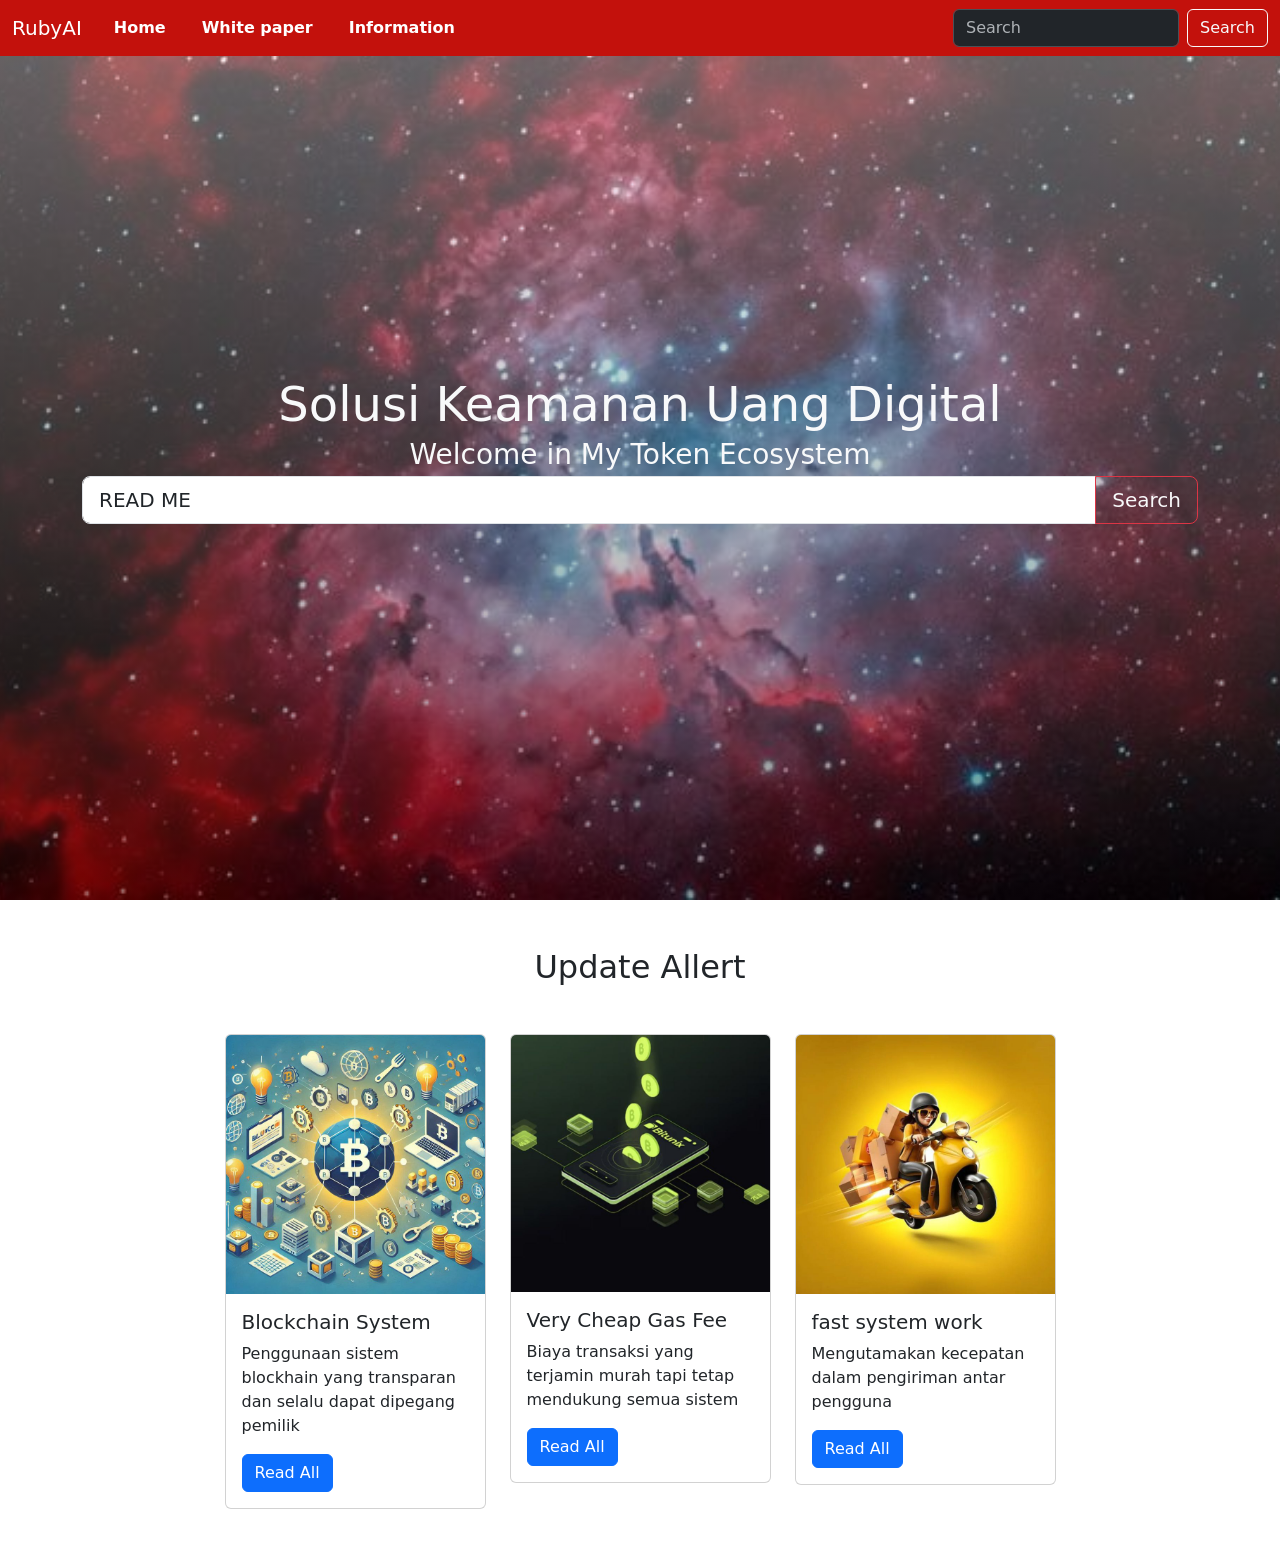
==== index.html @ 120f8512 "Add files via upload" ====
<!DOCTYPE html>
<html lang="id">
<head>
    <meta charset="UTF-8">
    <meta name="viewport" content="width=device-width, initial-scale=1.0">
    <title>Tugas Praktikum By Sayedarian</title>
    <link rel="stylesheet" href="style.css">
    <link href="https://cdn.jsdelivr.net/npm/bootstrap@5.3.8/dist/css/bootstrap.min.css" rel="stylesheet" integrity="sha384-sRIl4kxILFvY47J16cr9ZwB07vP4J8+LH7qKQnuqkuIAvNWLzeN8tE5YBujZqJLB" crossorigin="anonymous">
    <script src="https://cdn.jsdelivr.net/npm/bootstrap@5.3.8/dist/js/bootstrap.bundle.min.js" integrity="sha384-FKyoEForCGlyvwx9Hj09JcYn3nv7wiPVlz7YYwJrWVcXK/BmnVDxM+D2scQbITxI" crossorigin="anonymous"></script>
</head>
<body>

    <nav class="navbar navbar-expand-lg" style="background-color: #C3110C; position:fixed; width:100vw; z-index:100;" data-bs-theme="dark">
      <div class="container-fluid">
        <a class="navbar-brand" href="#">RubyAI</a>
        <button class="navbar-toggler" type="button" data-bs-toggle="collapse" data-bs-target="#navbarSupportedContent" aria-controls="navbarSupportedContent" aria-expanded="false" aria-label="Toggle navigation">
          <span class="navbar-toggler-icon"></span>
        </button>
        <div class="collapse navbar-collapse" id="navbarSupportedContent">
          <ul class="navbar-nav me-auto mb-2 mb-lg-0 ms-2 mx-2">
            <li class="nav-item">
              <a class="nav-link active" aria-current="page" href="#">Home</a>
            </li>
            <li class="nav-item">
              <a class="nav-link" href="#">White paper</a>
            </li>
            <li class="nav-item">
              <a class="nav-link" href="#">Information</a>
            </li>
          </ul>
          <form class="d-flex" role="search">
            <input class="form-control me-2" type="search" placeholder="Search" aria-label="Search"/>
            <button class="btn btn-outline-light" type="submit">Search</button>
          </form>
        </div>
      </div>
    </nav>

    <!--banner buka-->

    <div class="container-fluid banner d-flex align-items-center">
      <div class="container">                                          
        <h2 class="text-light text-center display-5 mb-1">Solusi Keamanan Uang Digital</h2>
        <h3 class="text-light text-center display-7 mb-1">Welcome in My Token Ecosystem</h3>

    <div class="input-group input-group-lg">
      <select class="form-control" id="inpuGroupSelect04">
        <option selected>READ ME</option>
        <option value="1">White Paper</option>
        <option value="2">Keunggulan</option>
        <option value="3">Gas Fee</option>
        <option value="4">Fleksibilitas</option>
      </select>
      <button class="btn btn-lg btn-outline-danger text-light" type="button">Search</button>
    </div>
    </div>
    </div>
    <!--banner tutup-->

    <!--section promo-->

    <div class="container-fluid py-5">
      <div class="container">
        <h2 class="text-center ">Update Allert</h2>
        <div class="row mt-5 justify-content-center">
          <div class="col-md-3 hovered-card">
            <div class="card">
              <img src="block.jpeg" class="card-img-top" alt="blockchain">
              <div class="card-body">
                <h5 class="card-title">Blockchain System</h5>
                <p class="card-text">Penggunaan sistem blockhain yang transparan dan selalu dapat dipegang pemilik</p>
                <a href="#" class="btn btn-primary">Read All</a>
              </div>
            </div>
          </div>

          <div class="col-md-3 hovered-card">
            <div class="card">
              <img src="fee.jpeg" class="card-img-top" alt="blockchain">
              <div class="card-body">
                <h5 class="card-title">Very Cheap Gas Fee</h5>
                <p class="card-text">Biaya transaksi yang terjamin murah tapi tetap mendukung semua sistem</p>
                <a href="#" class="btn btn-primary">Read All</a>
              </div>
            </div>
          </div>

          <div class="col-md-3 hovered-card">
            <div class="card">
              <img src="fast.jpeg" class="card-img-top" alt="blockchain">
              <div class="card-body">
                <h5 class="card-title">fast system work</h5>
                <p class="card-text">Mengutamakan kecepatan dalam pengiriman antar pengguna</p>
                <a href="#" class="btn btn-primary">Read All</a>
              </div>
            </div>
          </div>

        </div>

      </div>
    </div>

    <!--section promo end-->

</body>
</html>
---- style.css ----
.banner {
    height: 100vh;
    background: linear-gradient(rgba(255, 255, 255, 0.4), rgba(0,0,0,0.4)), url('nebula.jpg');
    background-size: cover;
    background-position: center;
}

.navbar-expand-lg .navbar-nav .nav-link {
    color: white;
    font-weight: bold;
    margin-right: 20px;
}
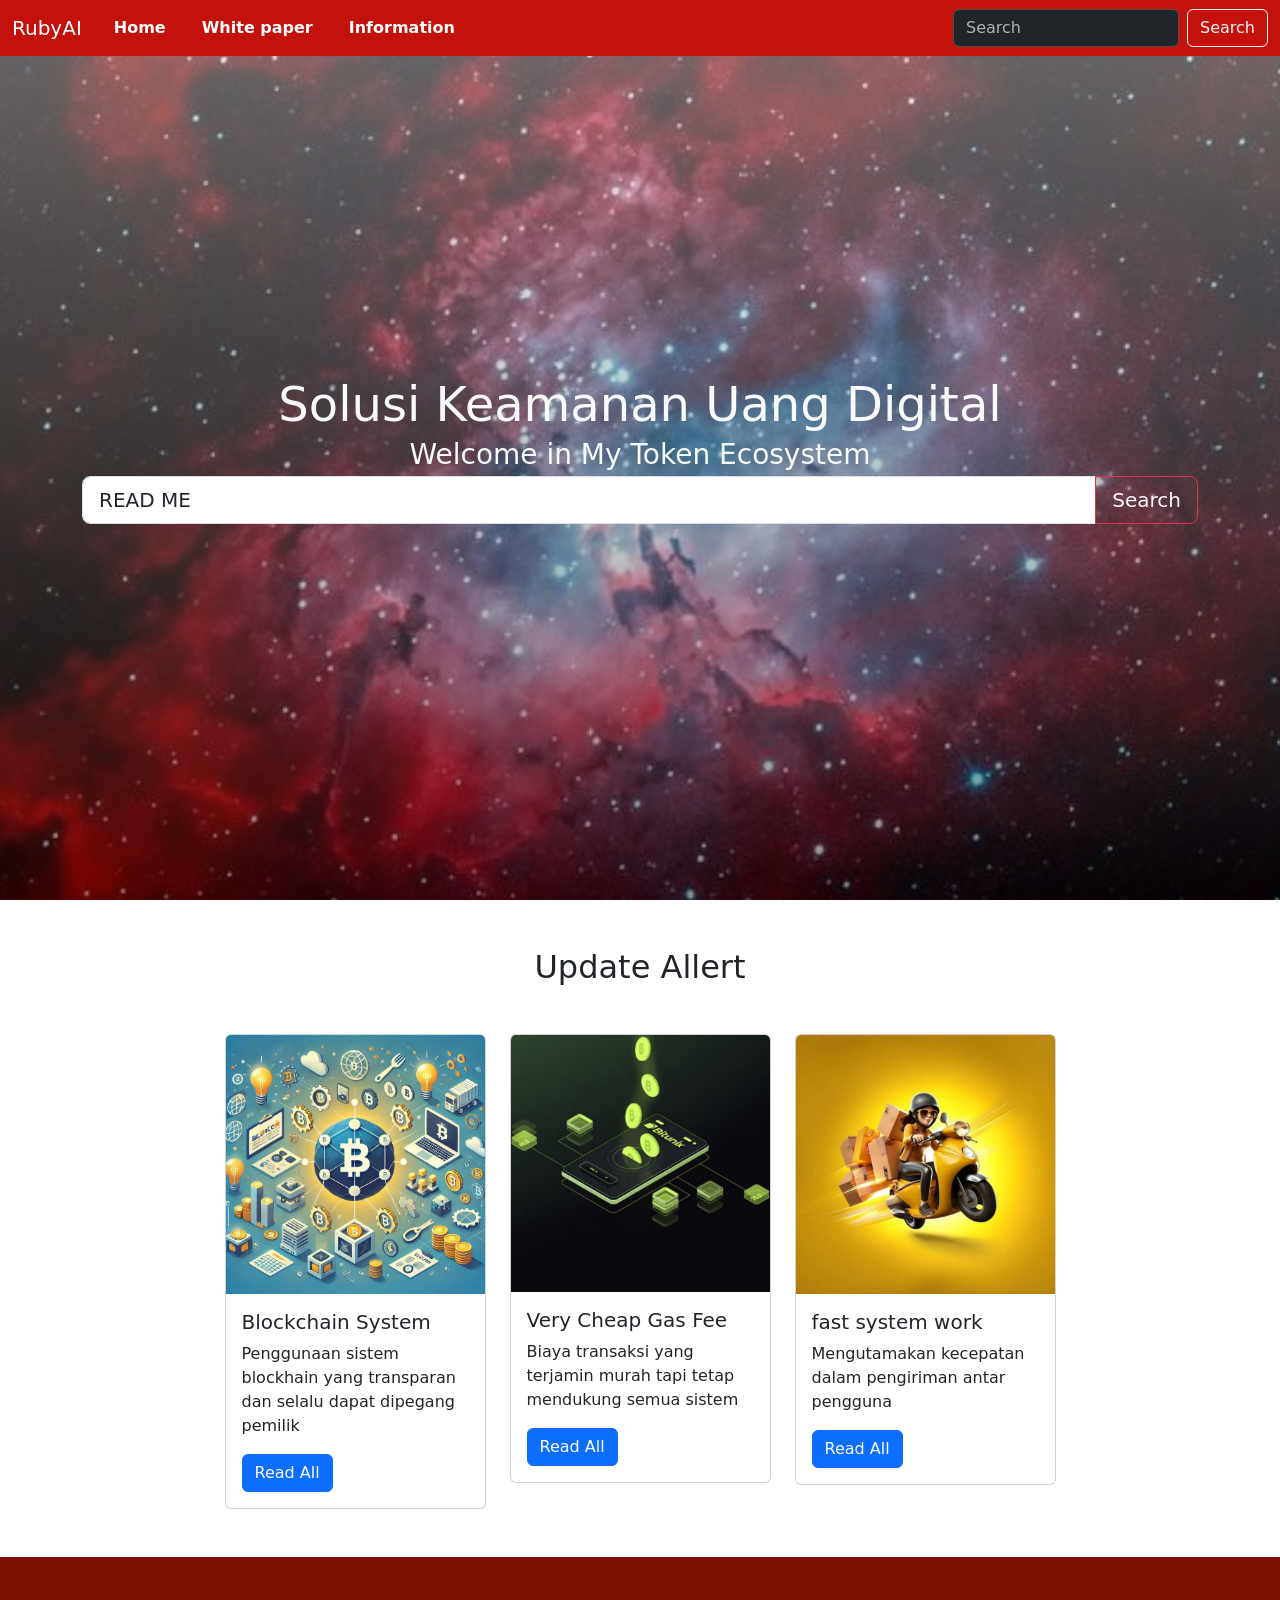
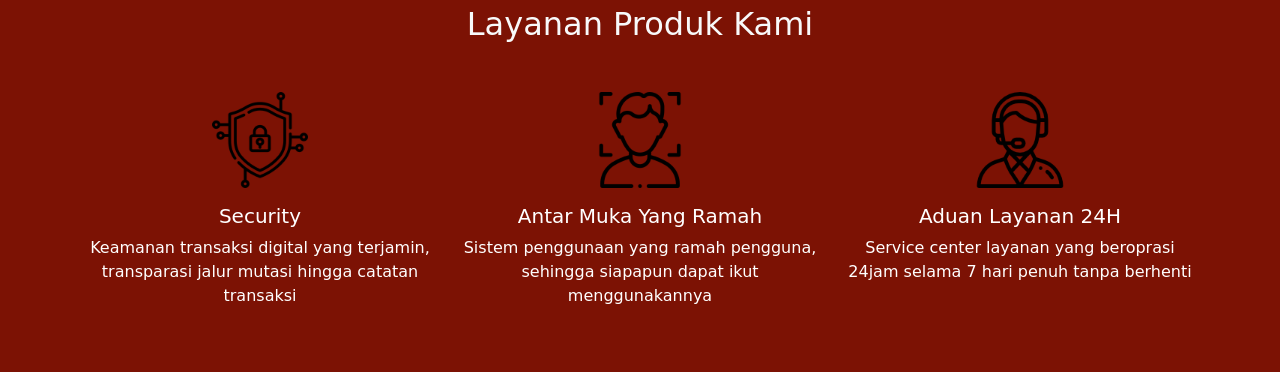
==== commit b45aed4b: "Add files via upload" ====
--- a/index.html
+++ b/index.html
@@ -103,5 +103,50 @@
 
     <!--section promo end-->
 
+    <!--Section Service-->
+
+    
+    <div class="container-fluid py-5" style="background-color: #7c1204;">
+      <div class="container">
+        <h2 class="text-light text-center mb-5" style="color: white;">Layanan Produk Kami</h2>
+        <div class="row justify-content-center">
+          <div class="col-lg-4">
+            <div class="d-flex justify-content-center">
+              <div class="icon-service d-flex align-items-center justify-content-center">
+                <img src="1163474.png" alt="Security" style="color:white; width: 75%;">
+              </div>
+            </div>
+              <h5 class="mt-3 text-white text-center">Security</h5>
+              <p class="text-white text-center">Keamanan transaksi digital yang terjamin, transparasi jalur mutasi hingga catatan transaksi</p>
+            </div>
+
+            <div class="col-lg-4">
+            <div class="d-flex justify-content-center">
+              <div class="icon-service d-flex align-items-center justify-content-center">
+                <img src="face.png" alt="Face Interactive" style="color:white; width: 75%;">
+              </div>
+            </div>
+              <h5 class="mt-3 text-white text-center">Antar Muka Yang Ramah</h5>
+              <p class="text-white text-center">Sistem penggunaan yang ramah pengguna, sehingga siapapun dapat ikut menggunakannya</p>
+            </div>
+
+            <div class="col-lg-4">
+            <div class="d-flex justify-content-center">
+              <div class="icon-service d-flex align-items-center justify-content-center">
+                <img src="cs.png" alt="Customer Service" style="color:white; width: 75%;">
+              </div>
+            </div>
+              <h5 class="mt-3 text-white text-center">Aduan Layanan 24H</h5>
+              <p class="text-white text-center">Service center layanan yang beroprasi 24jam selama 7 hari penuh tanpa berhenti</p>
+            </div>
+
+
+          </div> 
+        </div>
+        </div>
+        </div>
+
+    <!--end section service-->
+
 </body>
 </html>
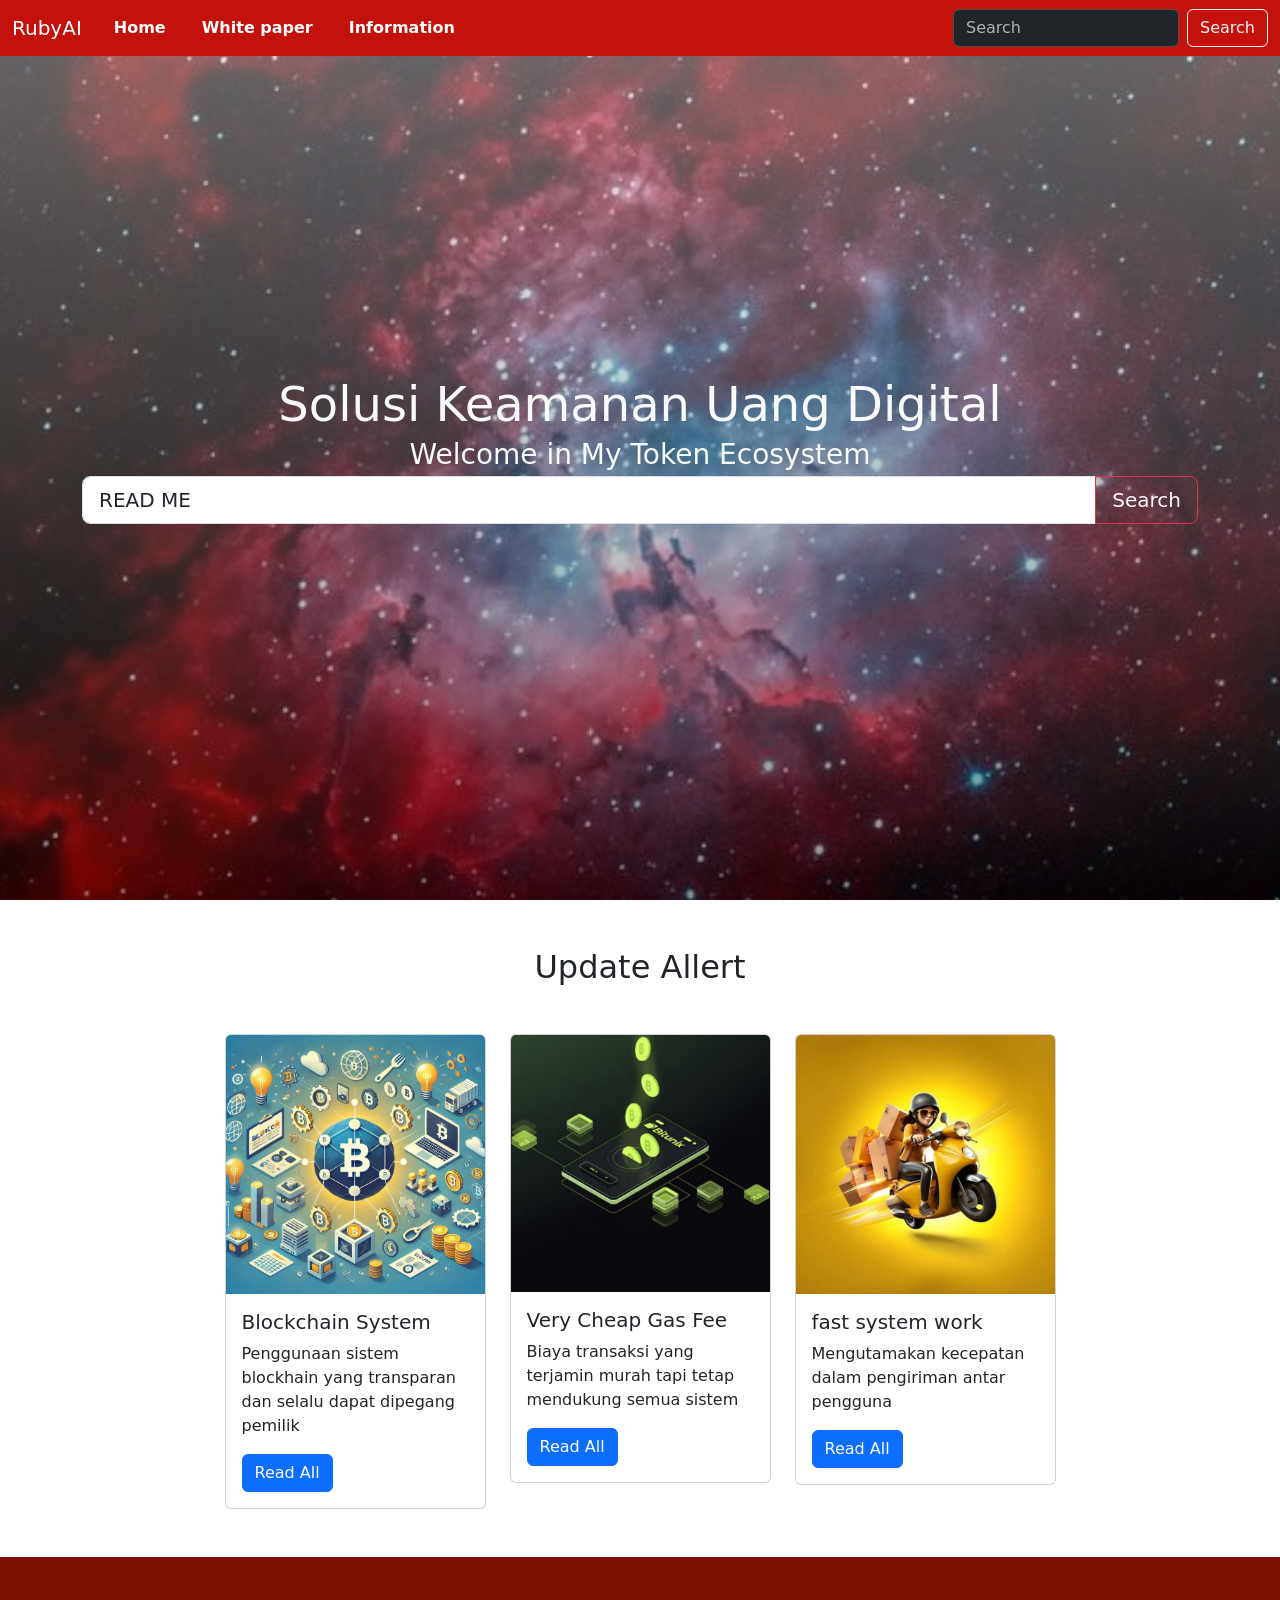
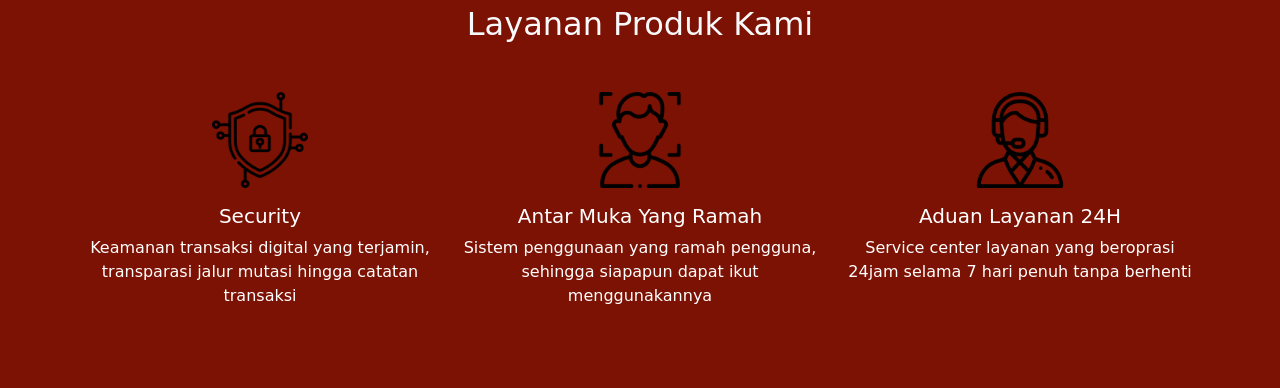
==== commit bb46602b: "Add files via upload" ====
--- a/index.html
+++ b/index.html
@@ -110,7 +110,7 @@
       <div class="container">
         <h2 class="text-light text-center mb-5" style="color: white;">Layanan Produk Kami</h2>
         <div class="row justify-content-center">
-          <div class="col-lg-4">
+          <div class="col-sm-6 col-lg-4 hovered-card mb-3">
             <div class="d-flex justify-content-center">
               <div class="icon-service d-flex align-items-center justify-content-center">
                 <img src="1163474.png" alt="Security" style="color:white; width: 75%;">
@@ -120,7 +120,7 @@
               <p class="text-white text-center">Keamanan transaksi digital yang terjamin, transparasi jalur mutasi hingga catatan transaksi</p>
             </div>
 
-            <div class="col-lg-4">
+            <div class="col-sm-6 col-lg-4 hovered-card mb-3">
             <div class="d-flex justify-content-center">
               <div class="icon-service d-flex align-items-center justify-content-center">
                 <img src="face.png" alt="Face Interactive" style="color:white; width: 75%;">
@@ -130,7 +130,7 @@
               <p class="text-white text-center">Sistem penggunaan yang ramah pengguna, sehingga siapapun dapat ikut menggunakannya</p>
             </div>
 
-            <div class="col-lg-4">
+            <div class="col-sm-6 col-lg-4 hovered-card mb-3">
             <div class="d-flex justify-content-center">
               <div class="icon-service d-flex align-items-center justify-content-center">
                 <img src="cs.png" alt="Customer Service" style="color:white; width: 75%;">
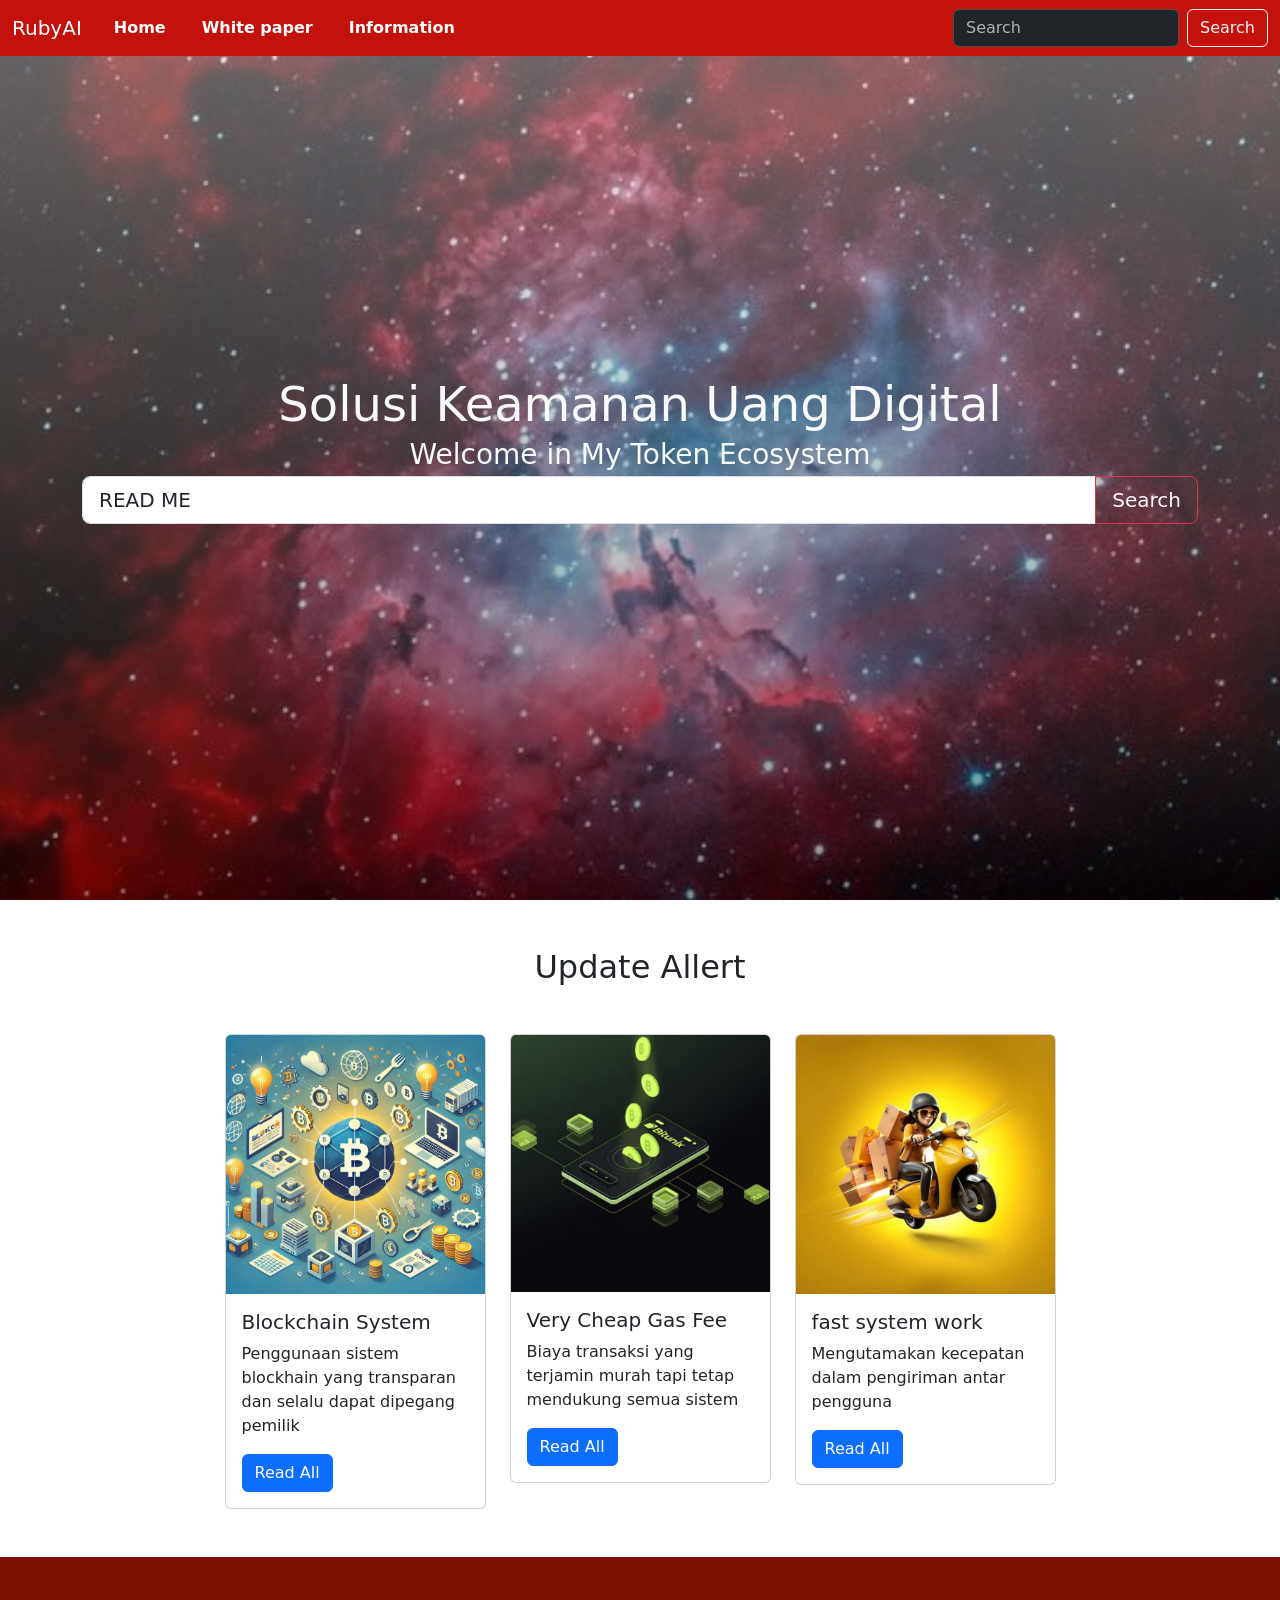
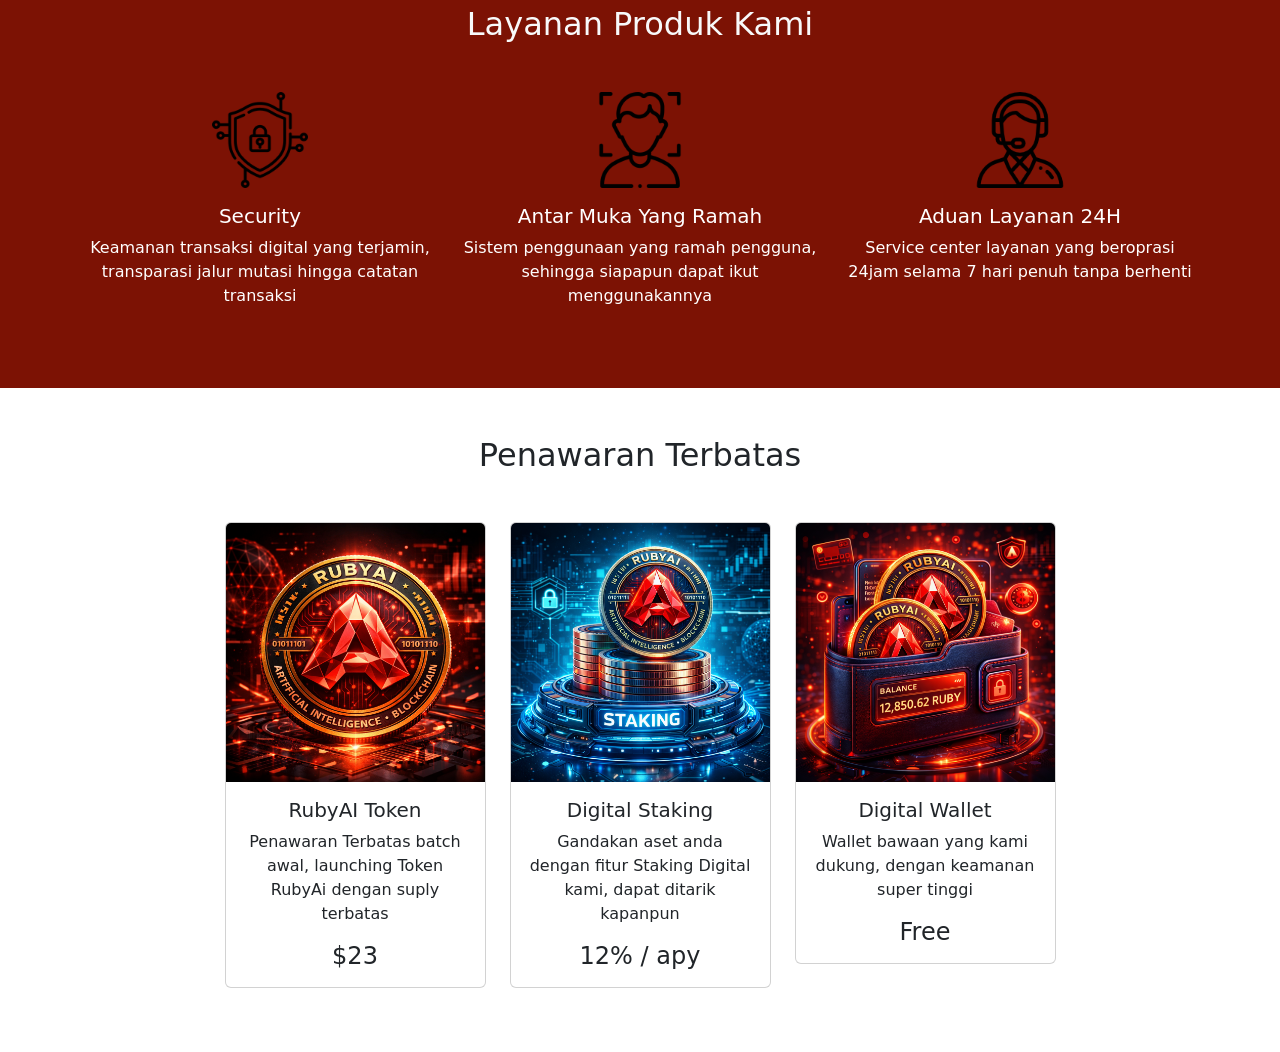
==== commit 386891a8: "Add files via upload" ====
--- a/index.html
+++ b/index.html
@@ -148,5 +148,39 @@
 
     <!--end section service-->
 
+    <!--Section Produk-->
+
+    <div class="container-fluid py-5">
+      <div class="container">
+        <h2 class="text-center mb-5">Penawaran Terbatas</h2>
+        <div class="row justify-content-center">
+          <div class="col-sm-6 col-lg-3 hovered-card mb-3">
+            <div class="card">
+              <img src="chp.png" class="card-img-top" alt="Token RubyAI">
+              <div class="card-body text-center">
+                <h5 class="card-title">RubyAI Token</h5>              
+                <p class="card-text">Penawaran Terbatas batch awal, launching Token RubyAi dengan suply terbatas</p>
+                <h4 class="card-text">$23</h4>
+              </div>
+            </div>
+          </div>
+          <div class="col-sm-6 col-lg-3 hovered-card mb-3">
+            <div class="card">
+              <img src="cvc.png" class="card-img-top" alt="Digital Staking">
+              <div class="card-body text-center">
+                <h5 class="card-title">Digital Staking</h5>              
+                <p class="card-text">Gandakan aset anda dengan fitur Staking Digital kami, dapat ditarik kapanpun</p>
+                <h4 class="card-text">12% / apy</h4>
+              </div>
+            </div>     
+          </div>
+          <div class="col-sm-6 col-lg-3 hovered-card mb-3">  
+            <div class="card">
+              <img src="wall.png" class="card-img-top" alt="wallet">
+              <div class="card-body text-center">
+                <h5 class="card-title">Digital Wallet</h5>              
+                <p class="card-text">Wallet bawaan yang kami dukung, dengan keamanan super tinggi</p>
+                <h4 class="card-text">Free</h4>
+              </div>
 </body>
 </html>
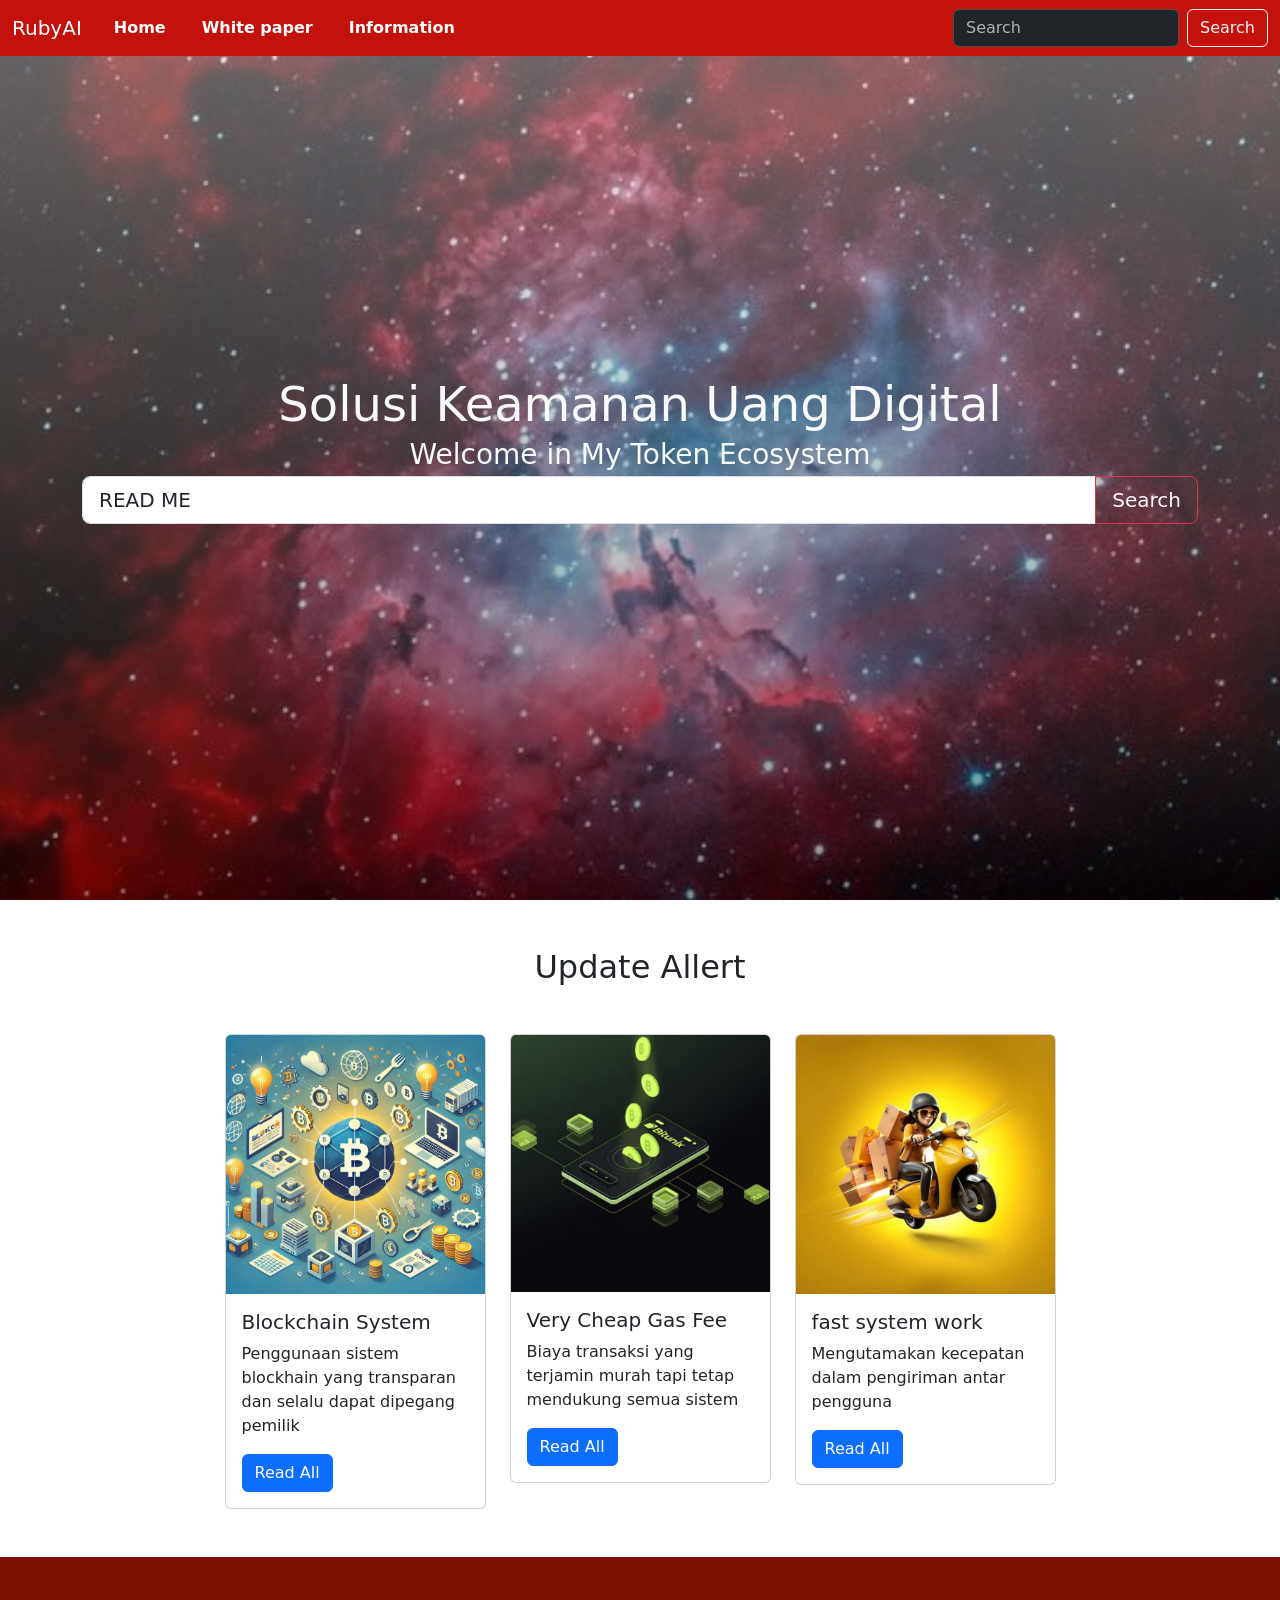
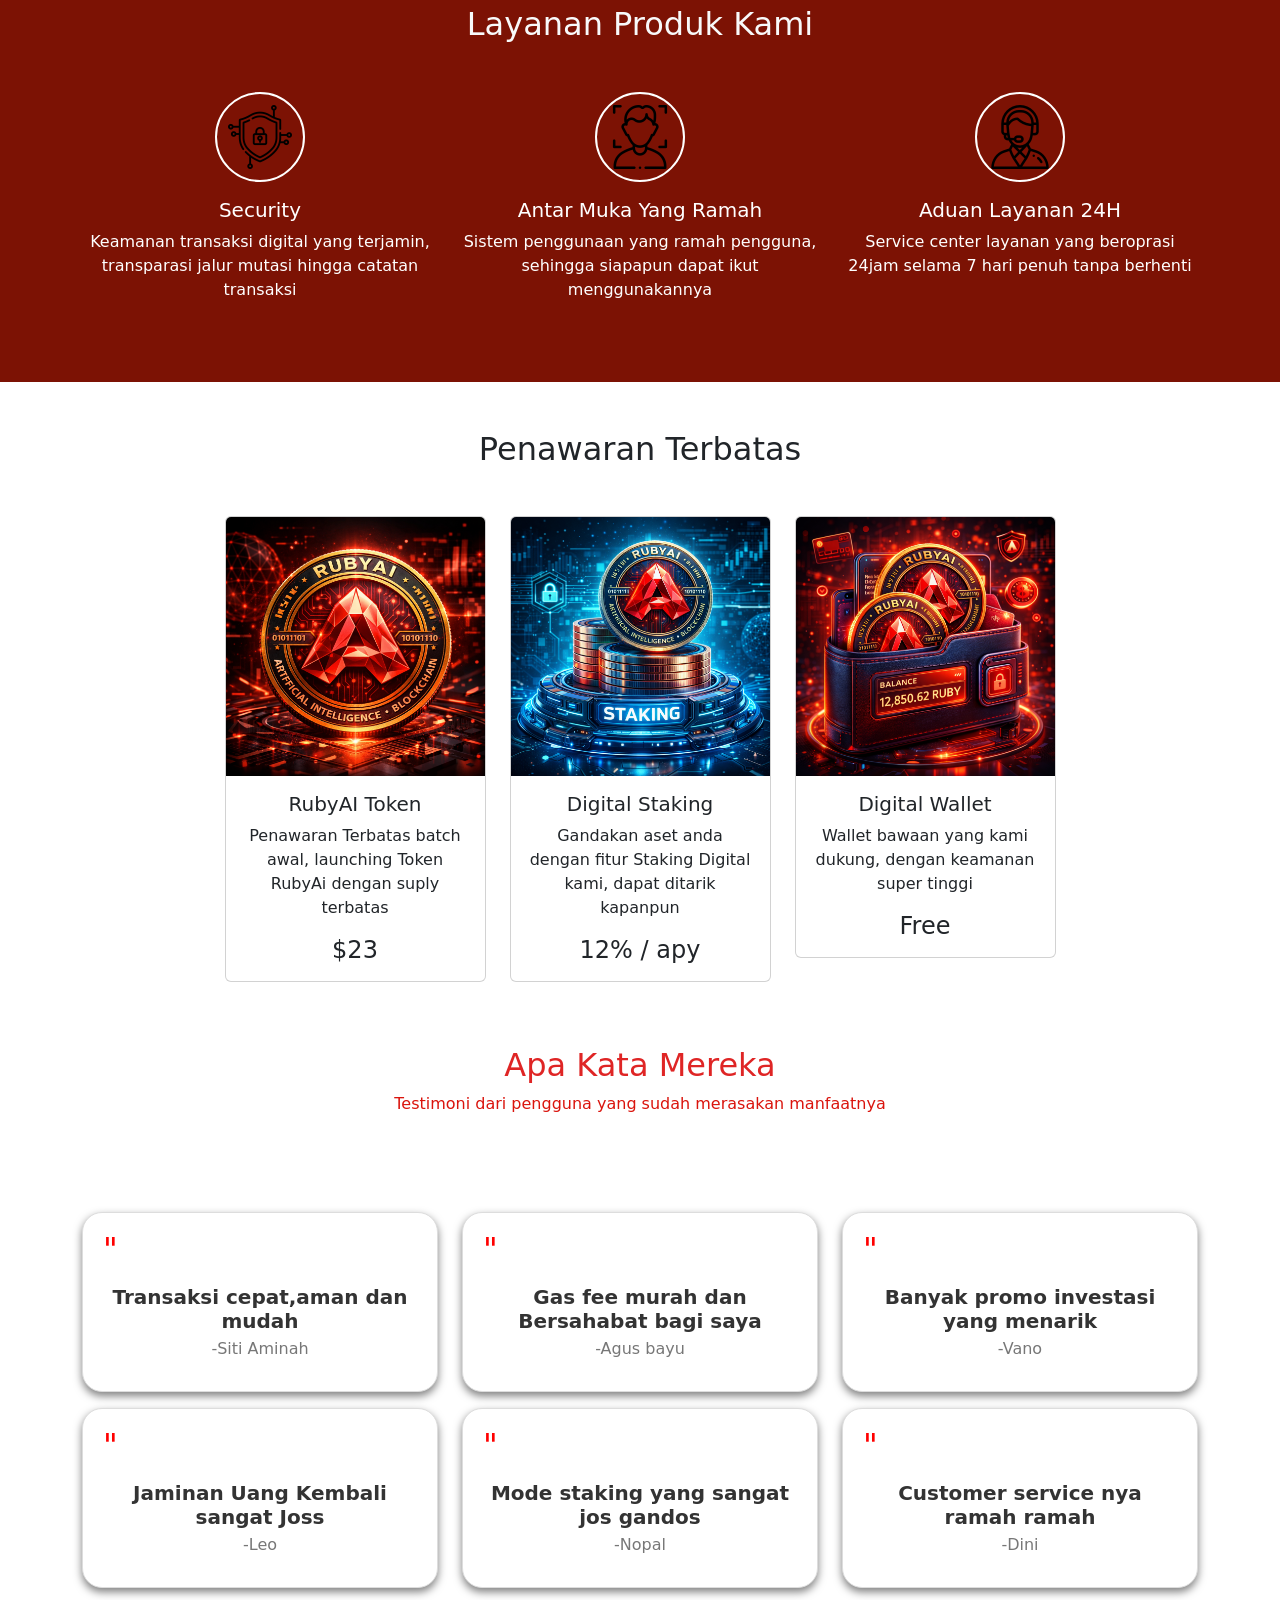
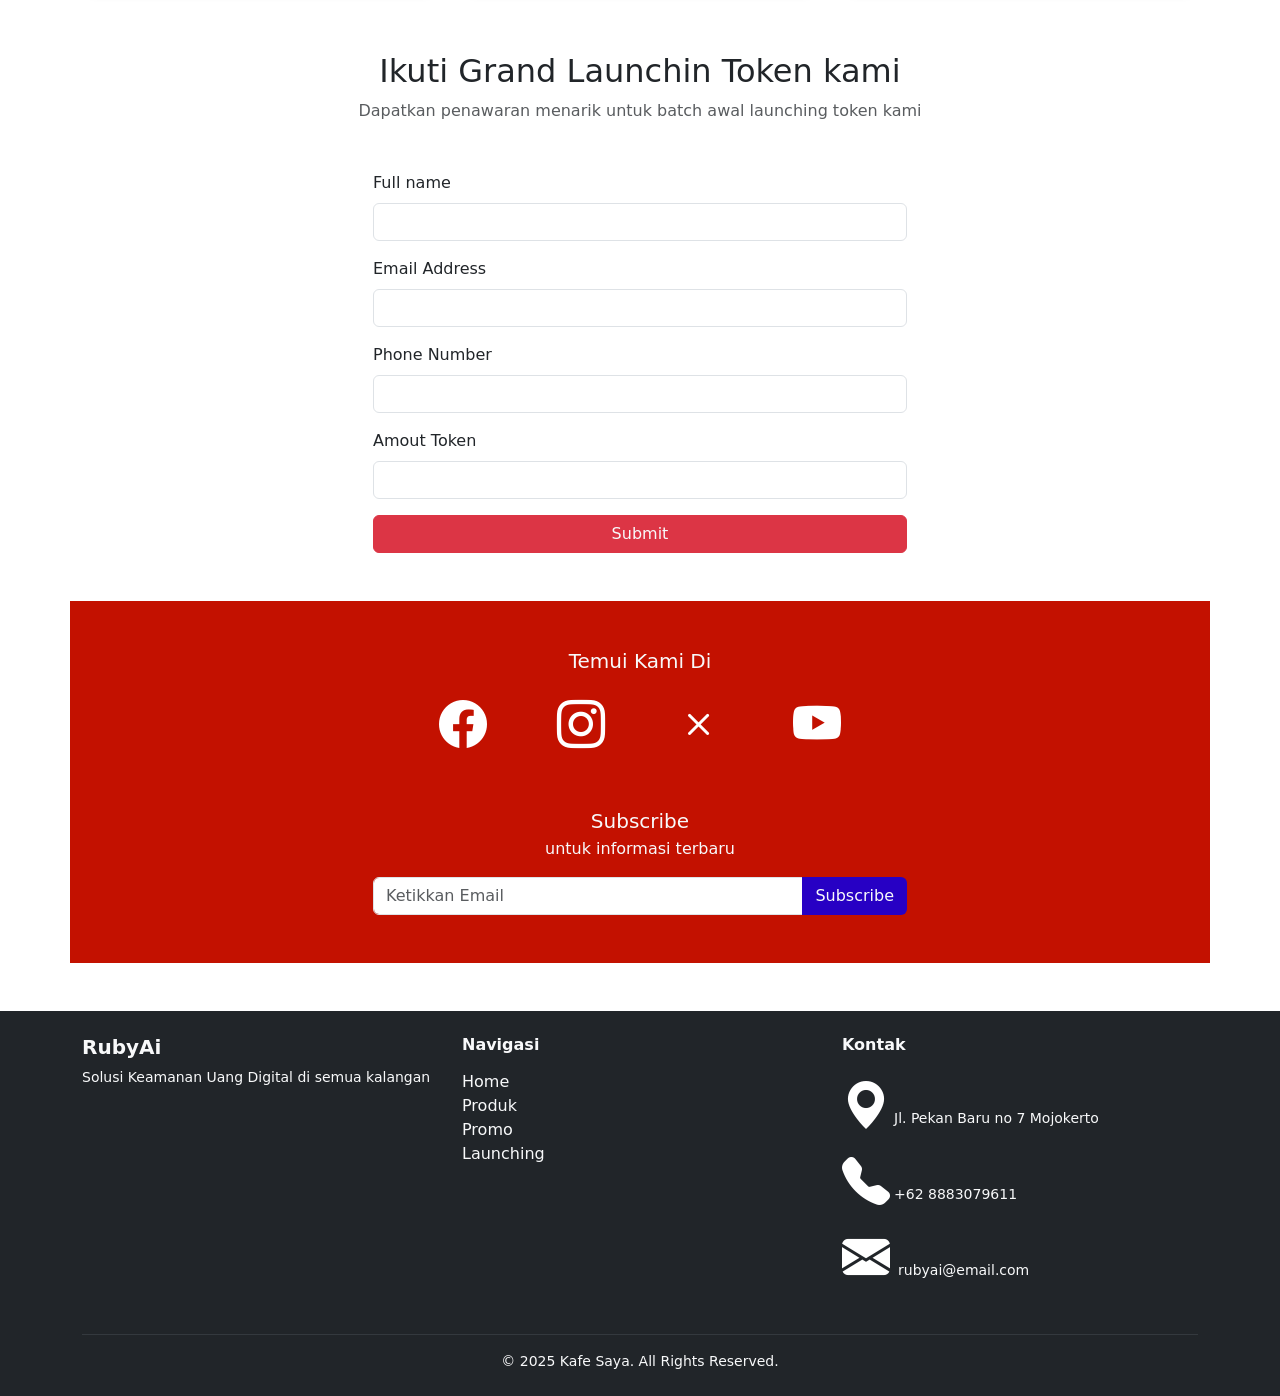
==== commit 11b68fdc: "Add files via upload" ====
--- a/index.html
+++ b/index.html
@@ -6,6 +6,7 @@
     <title>Tugas Praktikum By Sayedarian</title>
     <link rel="stylesheet" href="style.css">
     <link href="https://cdn.jsdelivr.net/npm/bootstrap@5.3.8/dist/css/bootstrap.min.css" rel="stylesheet" integrity="sha384-sRIl4kxILFvY47J16cr9ZwB07vP4J8+LH7qKQnuqkuIAvNWLzeN8tE5YBujZqJLB" crossorigin="anonymous">
+    <link rel="stylesheet" href="https://cdn.jsdelivr.net/npm/bootstrap-icons@1.10.5/font/bootstrap-icons.css">
     <script src="https://cdn.jsdelivr.net/npm/bootstrap@5.3.8/dist/js/bootstrap.bundle.min.js" integrity="sha384-FKyoEForCGlyvwx9Hj09JcYn3nv7wiPVlz7YYwJrWVcXK/BmnVDxM+D2scQbITxI" crossorigin="anonymous"></script>
 </head>
 <body>
@@ -182,5 +183,225 @@
                 <p class="card-text">Wallet bawaan yang kami dukung, dengan keamanan super tinggi</p>
                 <h4 class="card-text">Free</h4>
               </div>
+            </div>
+          </div>
+    <!--End Section Produk-->
+
+    <!--Section Review-->
+
+              <div class="container-fluid py-5 testimony">
+                <div class="container">
+                  <h2 class="text-center mb-2 abang" style="color: rgb(223, 37, 37)">Apa Kata Mereka</h2>
+                  <P class="text-center mb-5" style="text-align:center; color:#da140d">Testimoni dari pengguna yang sudah merasakan manfaatnya</P>
+    
+                </div>
+              </div>
+
+    <!--Card-->
+                  <div class="col-sm-6 col-lg-4 hovered-card mb-3">
+                    <div class="tcard">
+                    <div class="quote-icon">"</div>
+                      <div class="card-body text-center">
+                        <h5>Transaksi cepat,aman dan mudah</h5>
+                        <div class=" author">-Siti Aminah </div>
+                        <div class="stars">
+                          <i class=" bi vi-star-fill"></i><i class=" bi vi-star-fill"></i><i class=" bi vi-star-fill"></i><i class=" bi vi-star-fill"></i><i class=" bi vi-star-fill"></i>
+                        </div>                     
+                      </div>
+                    </div>
+                  </div>
+      
+
+            
+                  <div class="col-sm-6 col-lg-4 hovered-card mb-3">
+                    <div class="tcard">
+                    <div class="quote-icon">"</div>
+                      <div class="card-body text-center">
+                        <h5>Gas fee murah dan Bersahabat bagi saya</h5>
+                        <div class=" author">-Agus bayu </div>
+                        <div class="stars">
+                          <i class=" bi vi-star-fill"></i><i class=" bi vi-star-fill"></i><i class=" bi vi-star-fill"></i><i class=" bi vi-star-fill"></i><i class=" bi vi-star-fill"></i>
+                        </div>                     
+                      </div>
+                    </div>
+                  </div>
+               
+           
+
+                  <div class="col-sm-6 col-lg-4 hovered-card mb-3">
+                    <div class="tcard">
+                    <div class="quote-icon">"</div>
+                      <div class="card-body text-center">
+                        <h5>Banyak promo investasi yang menarik</h5>
+                        <div class=" author">-Vano </div>
+                        <div class="stars">
+                          <i class=" bi vi-star-fill"></i><i class=" bi vi-star-fill"></i><i class=" bi vi-star-fill"></i><i class=" bi vi-star-fill"></i><i class=" bi vi-star-fill"></i>
+                        </div>                     
+                      </div>
+                    </div>
+                  </div>
+
+             
+                  <div class="col-sm-6 col-lg-4 hovered-card mb-3">
+                    <div class="tcard">
+                    <div class="quote-icon">"</div>
+                      <div class="card-body text-center">
+                        <h5>Jaminan Uang Kembali sangat Joss</h5>
+                        <div class=" author">-Leo </div>
+                        <div class="stars">
+                          <i class=" bi vi-star-fill"></i><i class=" bi vi-star-fill"></i><i class=" bi vi-star-fill"></i><i class=" bi vi-star-fill"></i><i class=" bi vi-star-fill"></i>
+                        </div>                     
+                      </div>
+                    </div>
+                  </div>
+
+
+                   <div class="col-sm-6 col-lg-4 hovered-card mb-3">
+                    <div class="tcard">
+                    <div class="quote-icon">"</div>
+                      <div class="card-body text-center">
+                        <h5>Mode staking yang sangat jos gandos</h5>
+                        <div class=" author">-Nopal </div>
+                        <div class="stars">
+                          <i class=" bi vi-star-fill"></i><i class=" bi vi-star-fill"></i><i class=" bi vi-star-fill"></i><i class=" bi vi-star-fill"></i><i class=" bi vi-star-fill"></i>
+                        </div>                     
+                      </div>
+                    </div>
+                  </div>
+
+                   <div class="col-sm-6 col-lg-4 hovered-card mb-3">
+                    <div class="tcard">
+                    <div class="quote-icon">"</div>
+                      <div class="card-body text-center">
+                        <h5>Customer service nya ramah ramah</h5>
+                        <div class=" author">-Dini </div>
+                        <div class="stars">
+                          <i class=" bi vi-star-fill"></i><i class=" bi vi-star-fill"></i><i class=" bi vi-star-fill"></i><i class=" bi vi-star-fill"></i><i class=" bi vi-star-fill"></i>
+                        </div>                     
+                      </div>
+                    </div>
+                  </div>
+
+    <!--End Section Review -->
+            
+    <!--Section Grand Launching-->
+
+
+                  <div class="container-fluid py-5">
+                    <div class="container">
+                      <h2 class="text-center mb-2">Ikuti Grand Launchin Token kami</h2>
+                      <P class="text-center text-muted mb-5">Dapatkan penawaran menarik untuk batch awal launching token kami</P>
+
+                      <div class="row justify-content-center">
+                        <div class="col-md-6">
+
+                          <div class="mb-3">
+                            <label class="form-label">Full name</label>
+                            <input type="text" class="form-control">
+                          </div>
+
+                          <div class="mb-3">
+                            <label class="form-label">Email Address</label>
+                            <input type="email" class="form-control">
+                          </div>
+
+                          <div class="mb-3">
+                            <label class="form-label">Phone Number</label>
+                            <input type="text" class="form-control">
+                          </div>
+
+                          <div class="mb-3">
+                            <label class="form-label">Amout Token</label>
+                            <input type="Number" class="form-control">
+                          </div>
+
+                          <div class="d-grid">
+                            <button class="btn btn-danger text-light">Submit</button>
+                          </div>
+
+                        </div>
+                      </div>
+                    </div>
+                  </div>
+
+    <!--End Section Grand Launching -->
+    
+    <!--Section Suscribe-->
+
+                  <div class="container-fluid py-5 footer">
+                    <div class="container">
+                      <h5 class="text-center text-light mb-3">Temui Kami Di</h5>
+
+                      <div class="d-flex justify-content-center mb-5" style="gap: 70px">
+                        <a href="https://facebook.com/username" target="_blank" class="social-icon">
+                          <i class="bi bi-facebook"></i>
+                        </a>
+                        <a href="https://instagram.com/username" target="_blank" class="social-icon">
+                          <i class="bi bi-instagram"></i>
+                        </a>
+                        <a href="https://twitter.com/username" target="_blank" class="social-icon">
+                          <i class="bi bi-x"></i>
+                        </a>
+                        <a href="https://youtube.com/@username" target="_blank" class="social-icon">
+                          <i class="bi bi-youtube"></i>
+                        </a>
+                      </div>
+
+                      <h5 class="text-center text-light mb-1">Subscribe</h5>
+                      <p class="text-center text-light mb-3">untuk informasi terbaru</p>
+                      <div class="row justify-content-center">
+                        <div class="col-md-6">
+                          <div class="input-group">
+                            <input type="email" class="form-control" placeholder="Ketikkan Email">
+                            <button class="btn text-light" style="background-color: #2700c4;">Subscribe</button>
+                          </div>
+                        </div>
+                      </div>
+                    </div>
+                  </div>
+        </div>
+      </div>
+    </div>
+                    
+    <!--End Section Suscribe-->
+
+    <!--Section Footer-->
+
+                  <footer class="bg-dark py-4 text-light">
+                    <div class="container">
+                      <div class="row text-center text-md-start">
+
+                        <div class="col-md-4 mb-3 mb-md-0">
+                          <h5 class="fw-bold">RubyAi</h5>
+                          <p class="text-light small">Solusi Keamanan Uang Digital di semua kalangan</p>
+                        </div>
+                        <div class="col-md-4 mb-3 mb-md-0">
+                          <h6 class="fw-bold mb-3">Navigasi</h6>
+                          <ul class="list-unstyled">
+                            <li><a href="#" class="text-light text-decoration-none">Home</a></li>
+                            <li><a href="#" class="text-light text-decoration-none">Produk</a></li>
+                            <li><a href="#" class="text-light text-decoration-none">Promo</a></li>
+                            <li><a href="#" class="text-light text-decoration-none">Launching</a></li>
+                          </ul>
+                        </div>
+                          <div class="col-md-4">
+                          <h6 class="fw-bold mb-3">Kontak</h6>
+                          <ul class="list-unstyled text-light small">
+                          <li class="mb-1"><i class="bi bi-geo-alt-fill me-1"></i>Jl. Pekan Baru no 7 Mojokerto</li>
+                          <li class="mb-1"><i class="bi bi-telephone-fill me-1"></i>+62 8883079611</li>
+                          <li><i class="bi bi-envelope-fill me-2"></i>rubyai@email.com</li>
+                          </ul>
+                          </div>
+                        </div>
+                          <hr class="border-secondary mt-4 mb-3">
+                          <p class="text-center text-light small mb-0">
+                          &copy; 2025 Kafe Saya. All Rights Reserved.
+                          </p>
+                        </div>
+                      </div>
+                    </div>
+                  </footer>
+    <!--End Section Footer-->
+
 </body>
 </html>
--- a/style.css
+++ b/style.css
@@ -9,4 +9,78 @@
     color: white;
     font-weight: bold;
     margin-right: 20px;
+}
+
+.icon-service {
+    width: 90px;
+    height:90px;
+    border: solid #fff 2px;
+    border-radius: 50%;
+    color: #ffff;
+}
+
+.tcard{
+    background: white !important;
+    border: 1px solid #ddd !important;
+    border-radius: 20px;
+    box-shadow: 0 4px 8px rgba(0,0,0,0.5);
+    padding: 20px;
+    transition: transform 0.3s ease-in-out;
+    height: 100%;
+}
+
+.tcard:hover {
+    transform: translateY(-10px);
+    background: rgba(255, 255, 255, 0.13);
+    border-color: rgba(255, 255, 255, 0.3);
+}
+
+
+.tcard .quote-icon {
+    font-size: 2rem;
+    color: #ff0000;
+    line-height: 1;
+    margin-bottom: 20px;
+}
+
+.tcard h5 {
+    font-size: 1.25rem;
+    font-weight: bold;
+    color: #333;
+    margin-bottom: 4px;
+}
+
+
+.tcard .author {
+    font-size: 1rem;
+    color: #777;
+    line-height: 1.5;
+    margin-bottom: 10px;
+}
+
+
+.tcard .stars i {
+    color: #ffcc00;
+    font-size: 1.2rem;
+    margin-bottom: 10px;
+}
+
+.footer{
+    background-color: #C31100;
+    padding: 0 0;
+    margin: 0 0;
+}
+
+i :hover {
+    color: rgb(69, 69, 143);
+}
+
+i.bi {
+    font-size: 3rem;
+    color: white;
+    transition: color 0.3s ease-in-out;
+}
+
+.footer p{
+    color: white;
 }
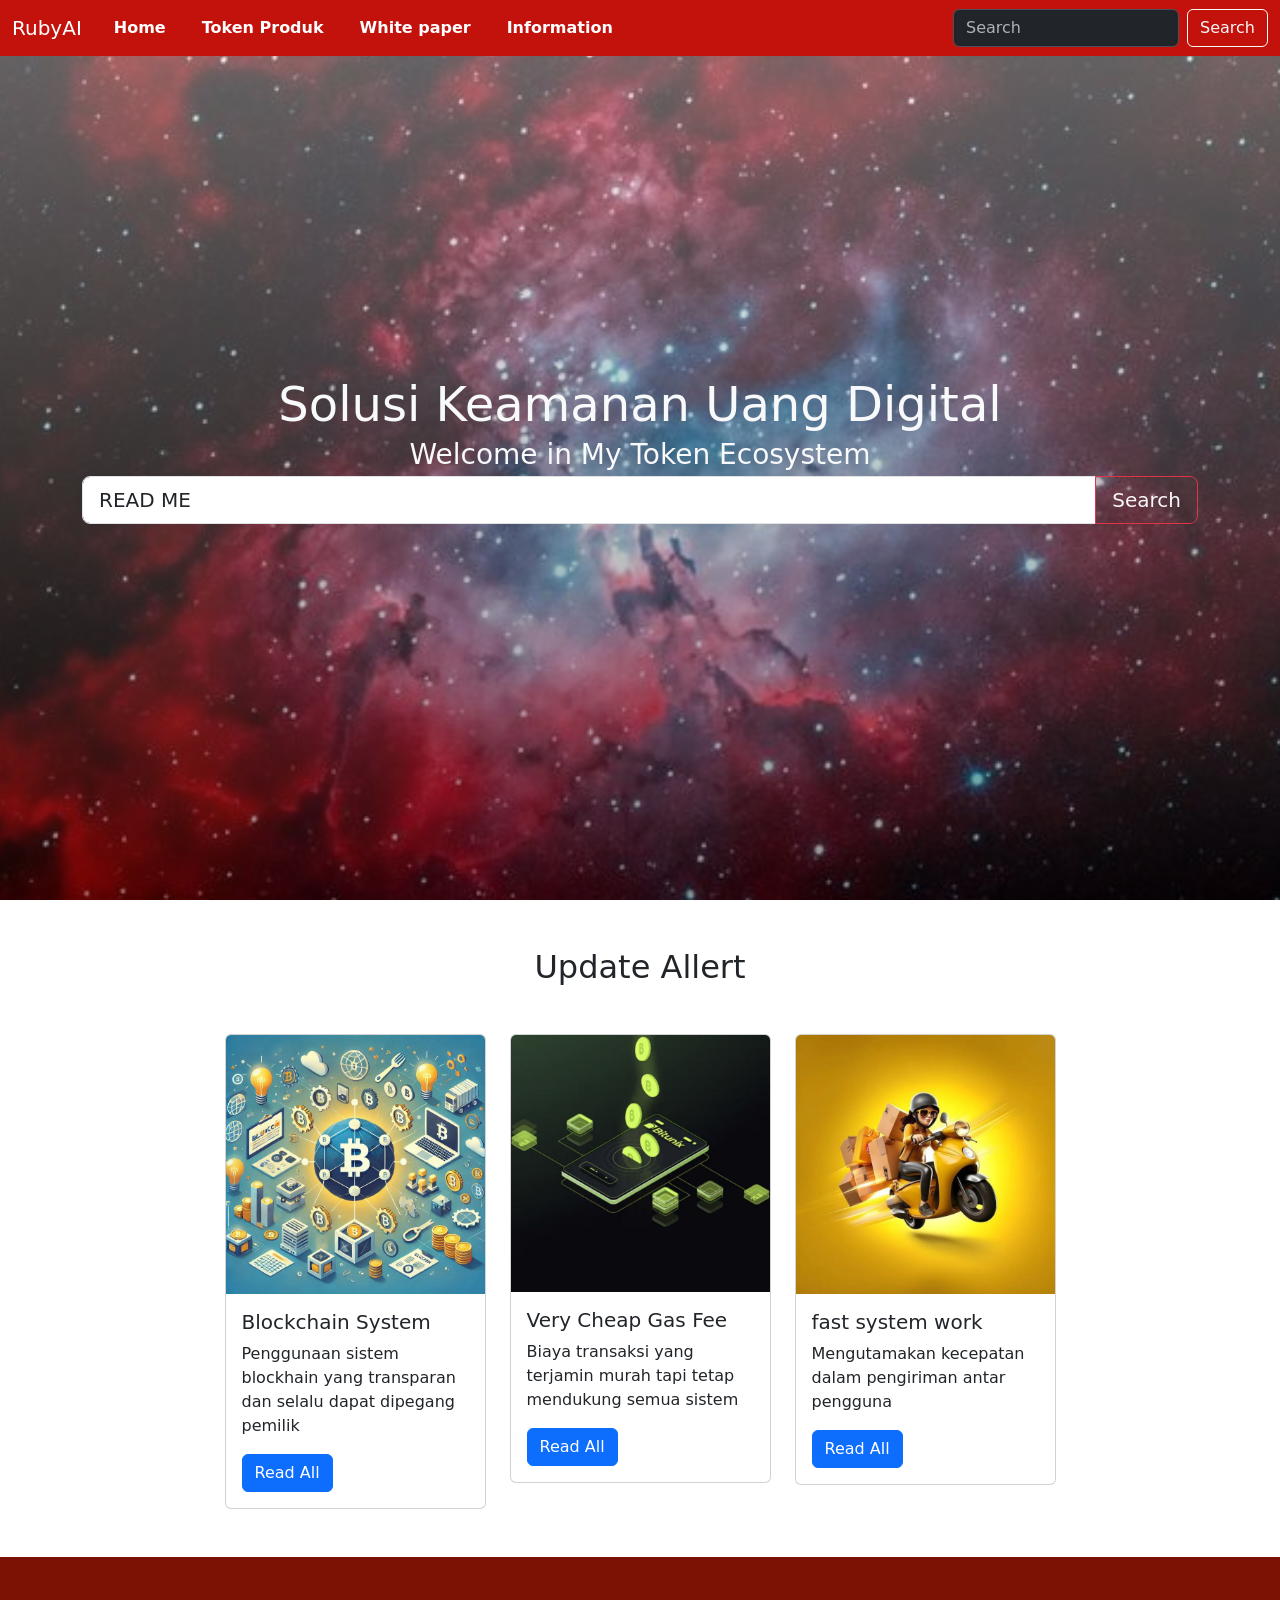
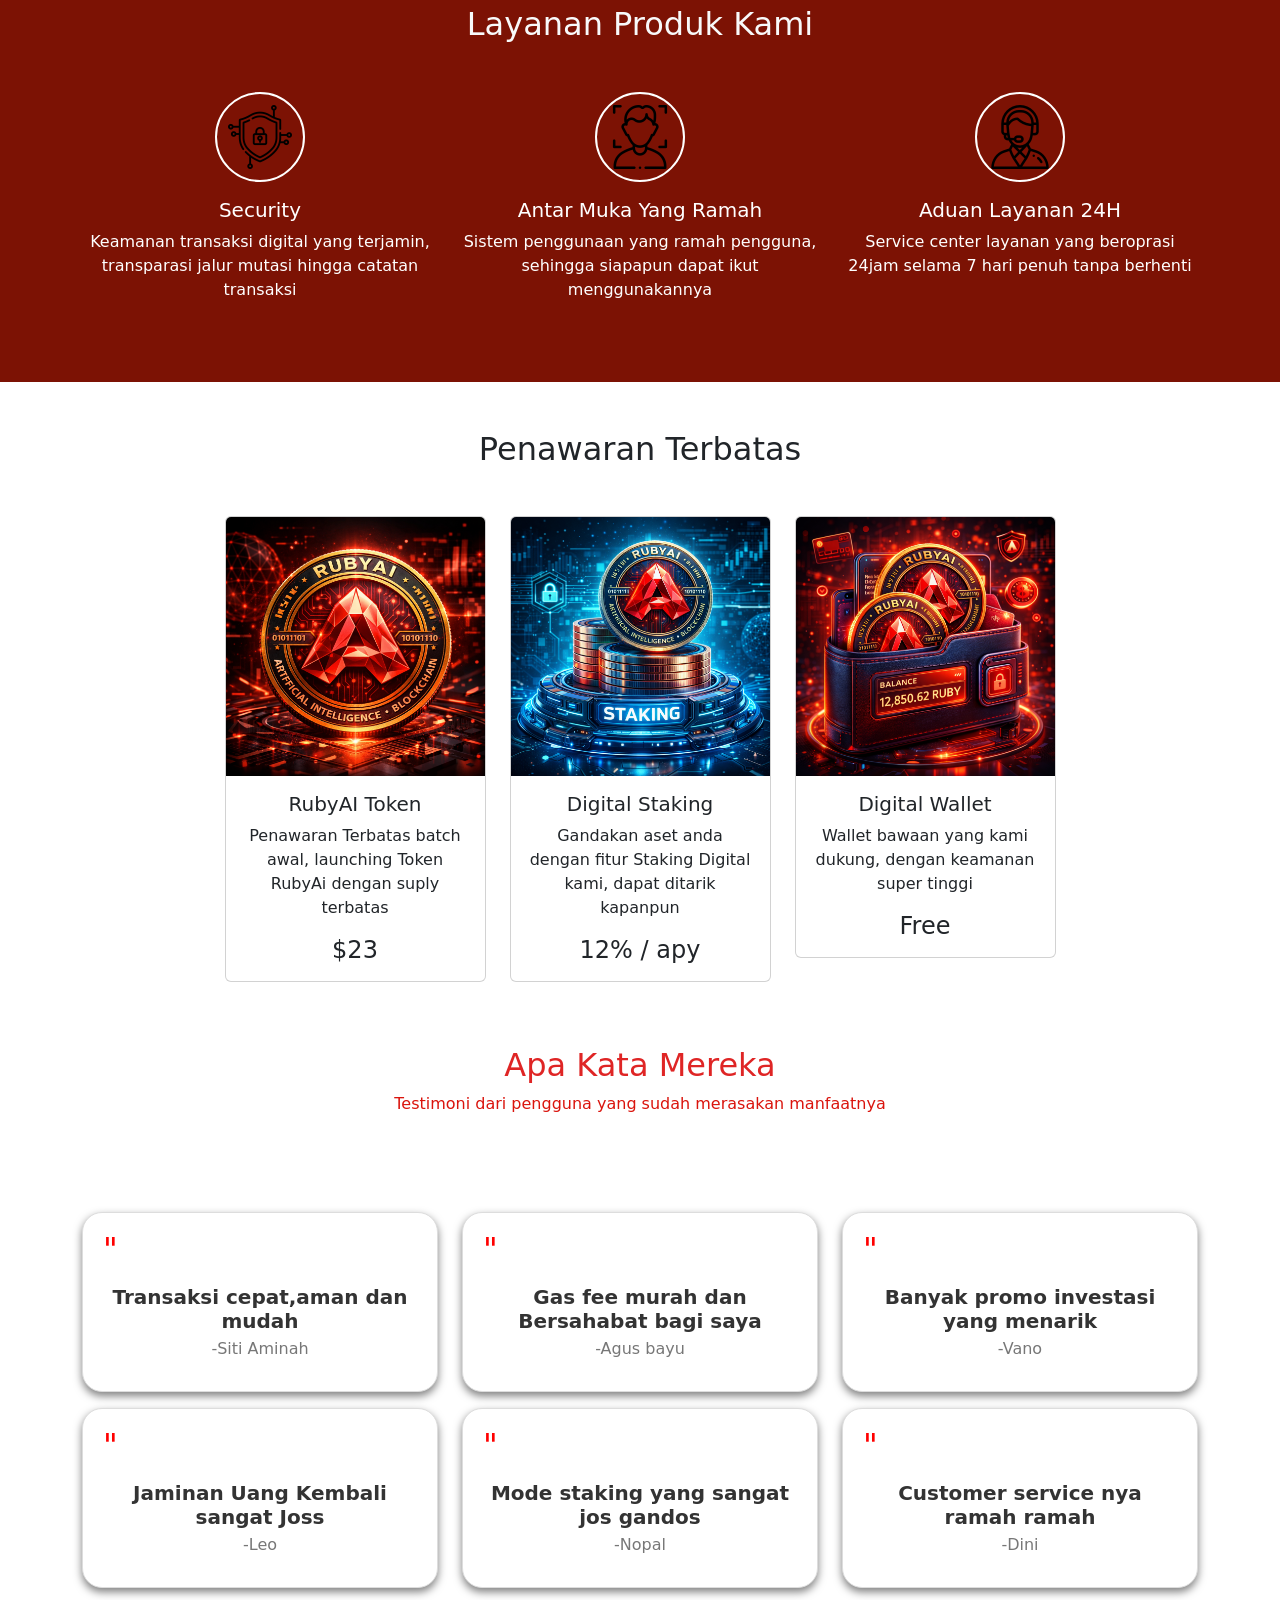
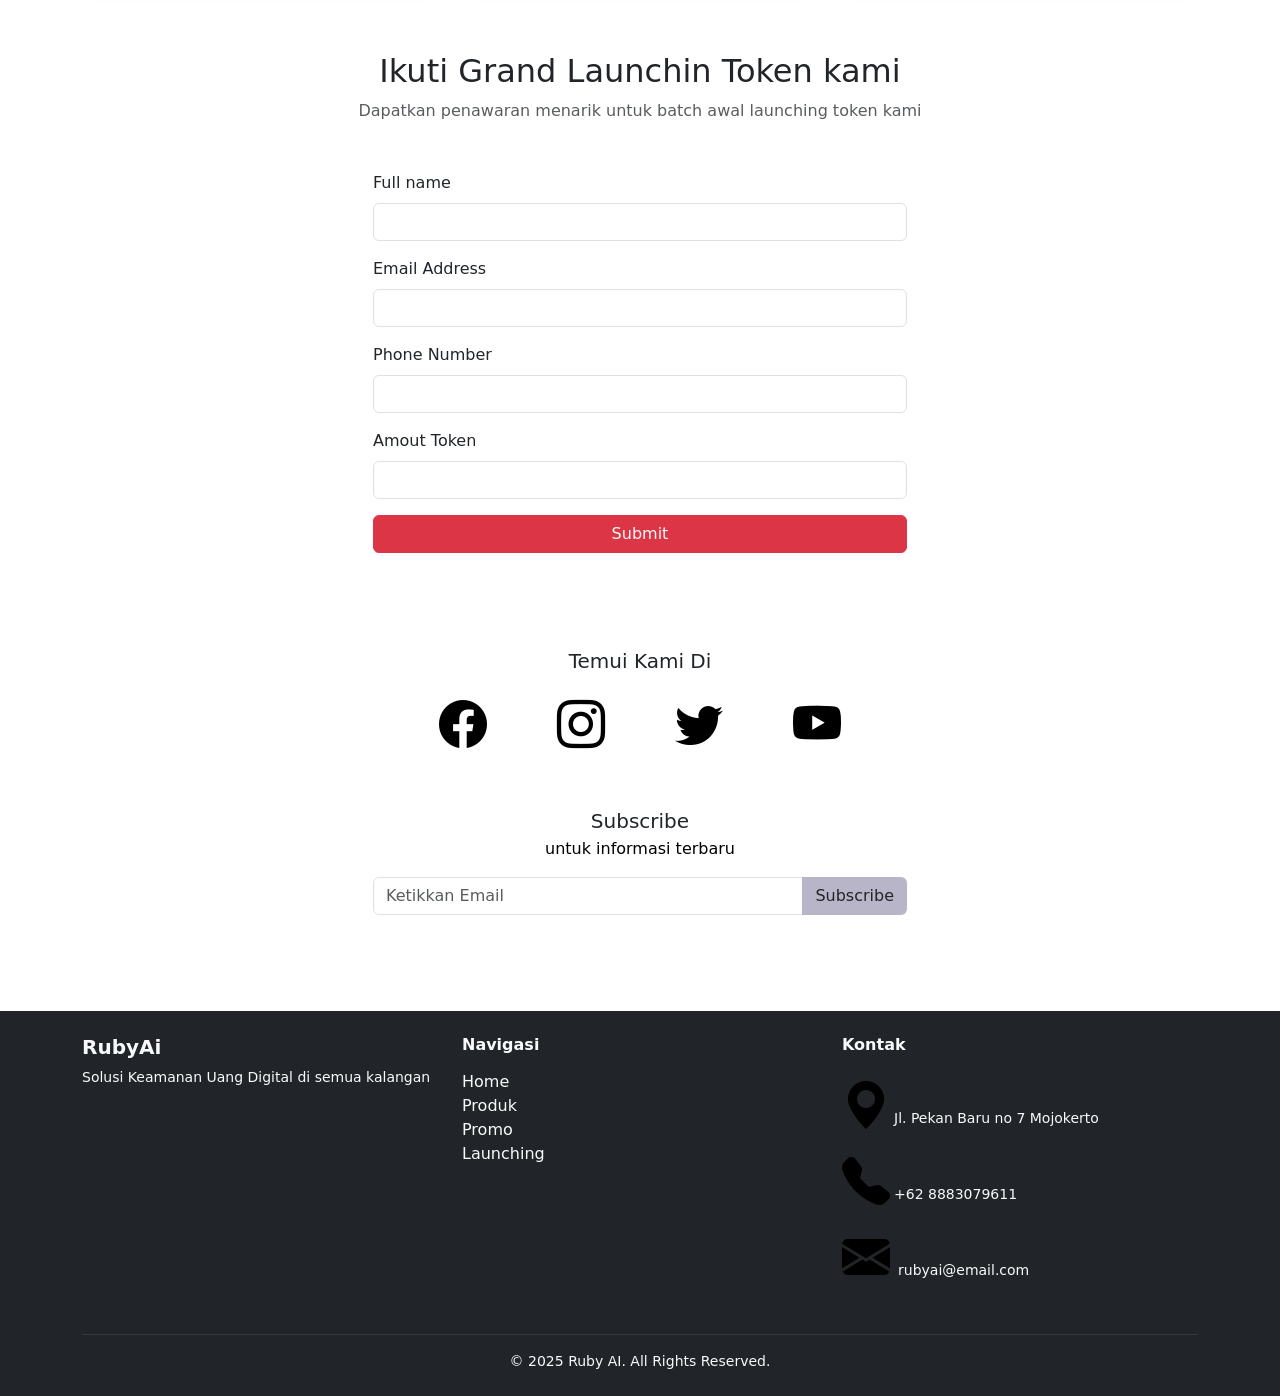
==== commit f8e71942: "Add files via upload" ====
--- a/index.html
+++ b/index.html
@@ -3,7 +3,7 @@
 <head>
     <meta charset="UTF-8">
     <meta name="viewport" content="width=device-width, initial-scale=1.0">
-    <title>Tugas Praktikum By Sayedarian</title>
+    <title>Ruby Ai</title>
     <link rel="stylesheet" href="style.css">
     <link href="https://cdn.jsdelivr.net/npm/bootstrap@5.3.8/dist/css/bootstrap.min.css" rel="stylesheet" integrity="sha384-sRIl4kxILFvY47J16cr9ZwB07vP4J8+LH7qKQnuqkuIAvNWLzeN8tE5YBujZqJLB" crossorigin="anonymous">
     <link rel="stylesheet" href="https://cdn.jsdelivr.net/npm/bootstrap-icons@1.10.5/font/bootstrap-icons.css">
@@ -21,6 +21,9 @@
           <ul class="navbar-nav me-auto mb-2 mb-lg-0 ms-2 mx-2">
             <li class="nav-item">
               <a class="nav-link active" aria-current="page" href="#">Home</a>
+            </li>
+            <li class="nav-item">
+              <a class="nav-link active" aria-current="page" href="#">Token Produk</a>
             </li>
             <li class="nav-item">
               <a class="nav-link" href="#">White paper</a>
@@ -329,8 +332,8 @@
     <!--Section Suscribe-->
 
                   <div class="container-fluid py-5 footer">
-                    <div class="container">
-                      <h5 class="text-center text-light mb-3">Temui Kami Di</h5>
+                    <div class="container-fluid">
+                      <h5 class="text-center mb-3">Temui Kami Di</h5>
 
                       <div class="d-flex justify-content-center mb-5" style="gap: 70px">
                         <a href="https://facebook.com/username" target="_blank" class="social-icon">
@@ -340,20 +343,20 @@
                           <i class="bi bi-instagram"></i>
                         </a>
                         <a href="https://twitter.com/username" target="_blank" class="social-icon">
-                          <i class="bi bi-x"></i>
+                          <i class="bi bi-twitter"></i>
                         </a>
                         <a href="https://youtube.com/@username" target="_blank" class="social-icon">
                           <i class="bi bi-youtube"></i>
                         </a>
                       </div>
 
-                      <h5 class="text-center text-light mb-1">Subscribe</h5>
-                      <p class="text-center text-light mb-3">untuk informasi terbaru</p>
+                      <h5 class="text-center mb-1">Subscribe</h5>
+                      <p class="text-center mb-3">untuk informasi terbaru</p>
                       <div class="row justify-content-center">
                         <div class="col-md-6">
                           <div class="input-group">
                             <input type="email" class="form-control" placeholder="Ketikkan Email">
-                            <button class="btn text-light" style="background-color: #2700c4;">Subscribe</button>
+                            <button class="btn" style="background-color: #b9b5c8;">Subscribe</button>
                           </div>
                         </div>
                       </div>
@@ -362,6 +365,7 @@
         </div>
       </div>
     </div>
+    
                     
     <!--End Section Suscribe-->
 
@@ -395,7 +399,7 @@
                         </div>
                           <hr class="border-secondary mt-4 mb-3">
                           <p class="text-center text-light small mb-0">
-                          &copy; 2025 Kafe Saya. All Rights Reserved.
+                          &copy; 2025 Ruby AI. All Rights Reserved.
                           </p>
                         </div>
                       </div>
--- a/style.css
+++ b/style.css
@@ -66,7 +66,7 @@
 }
 
 .footer{
-    background-color: #C31100;
+    background-color: #ffffff;
     padding: 0 0;
     margin: 0 0;
 }
@@ -77,10 +77,17 @@
 
 i.bi {
     font-size: 3rem;
-    color: white;
+    color: rgb(0, 0, 0);
     transition: color 0.3s ease-in-out;
 }
 
 .footer p{
-    color: white;
+    color: rgb(0, 0, 0);
+}
+
+.btn {
+    color: rgb(255, 255, 255);
+    font-weight: bold;
+    border: 1px solid #000000;
+    transition: background-color 0.3s ease-in-out;
 }
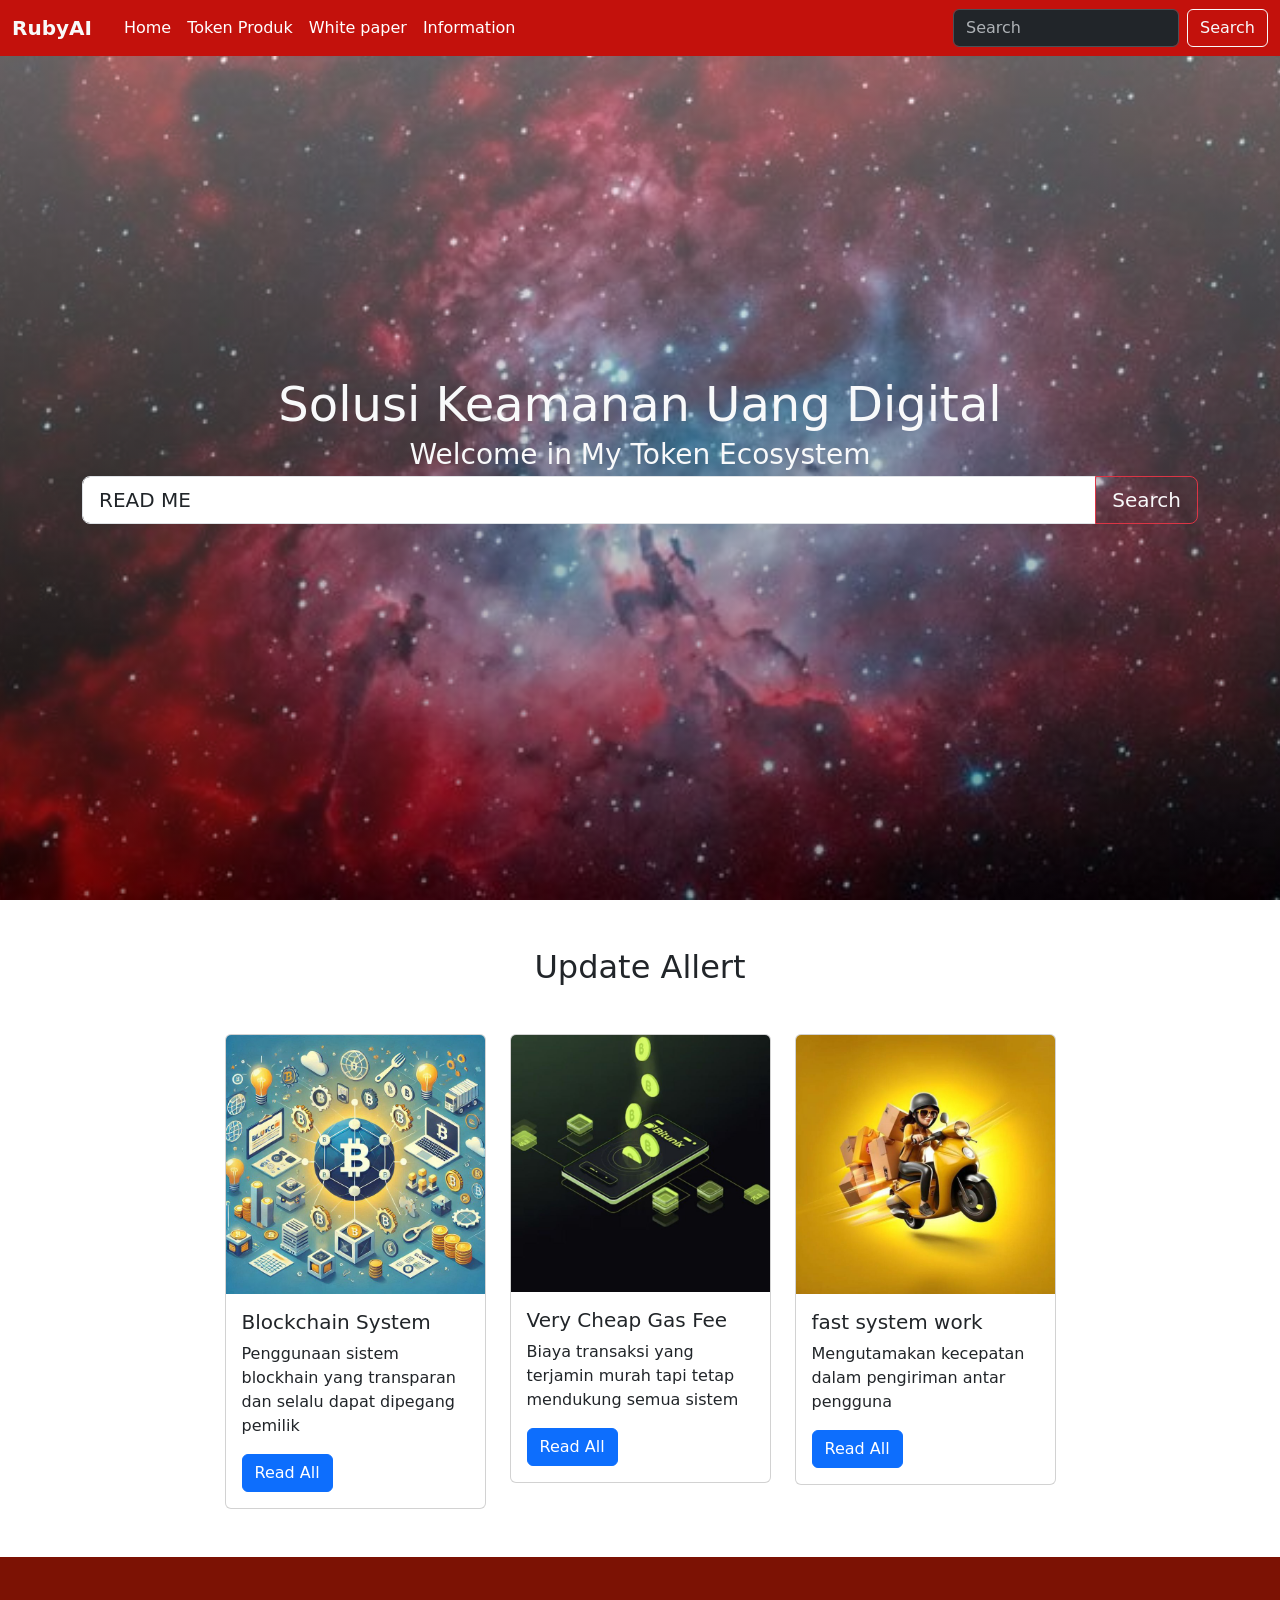
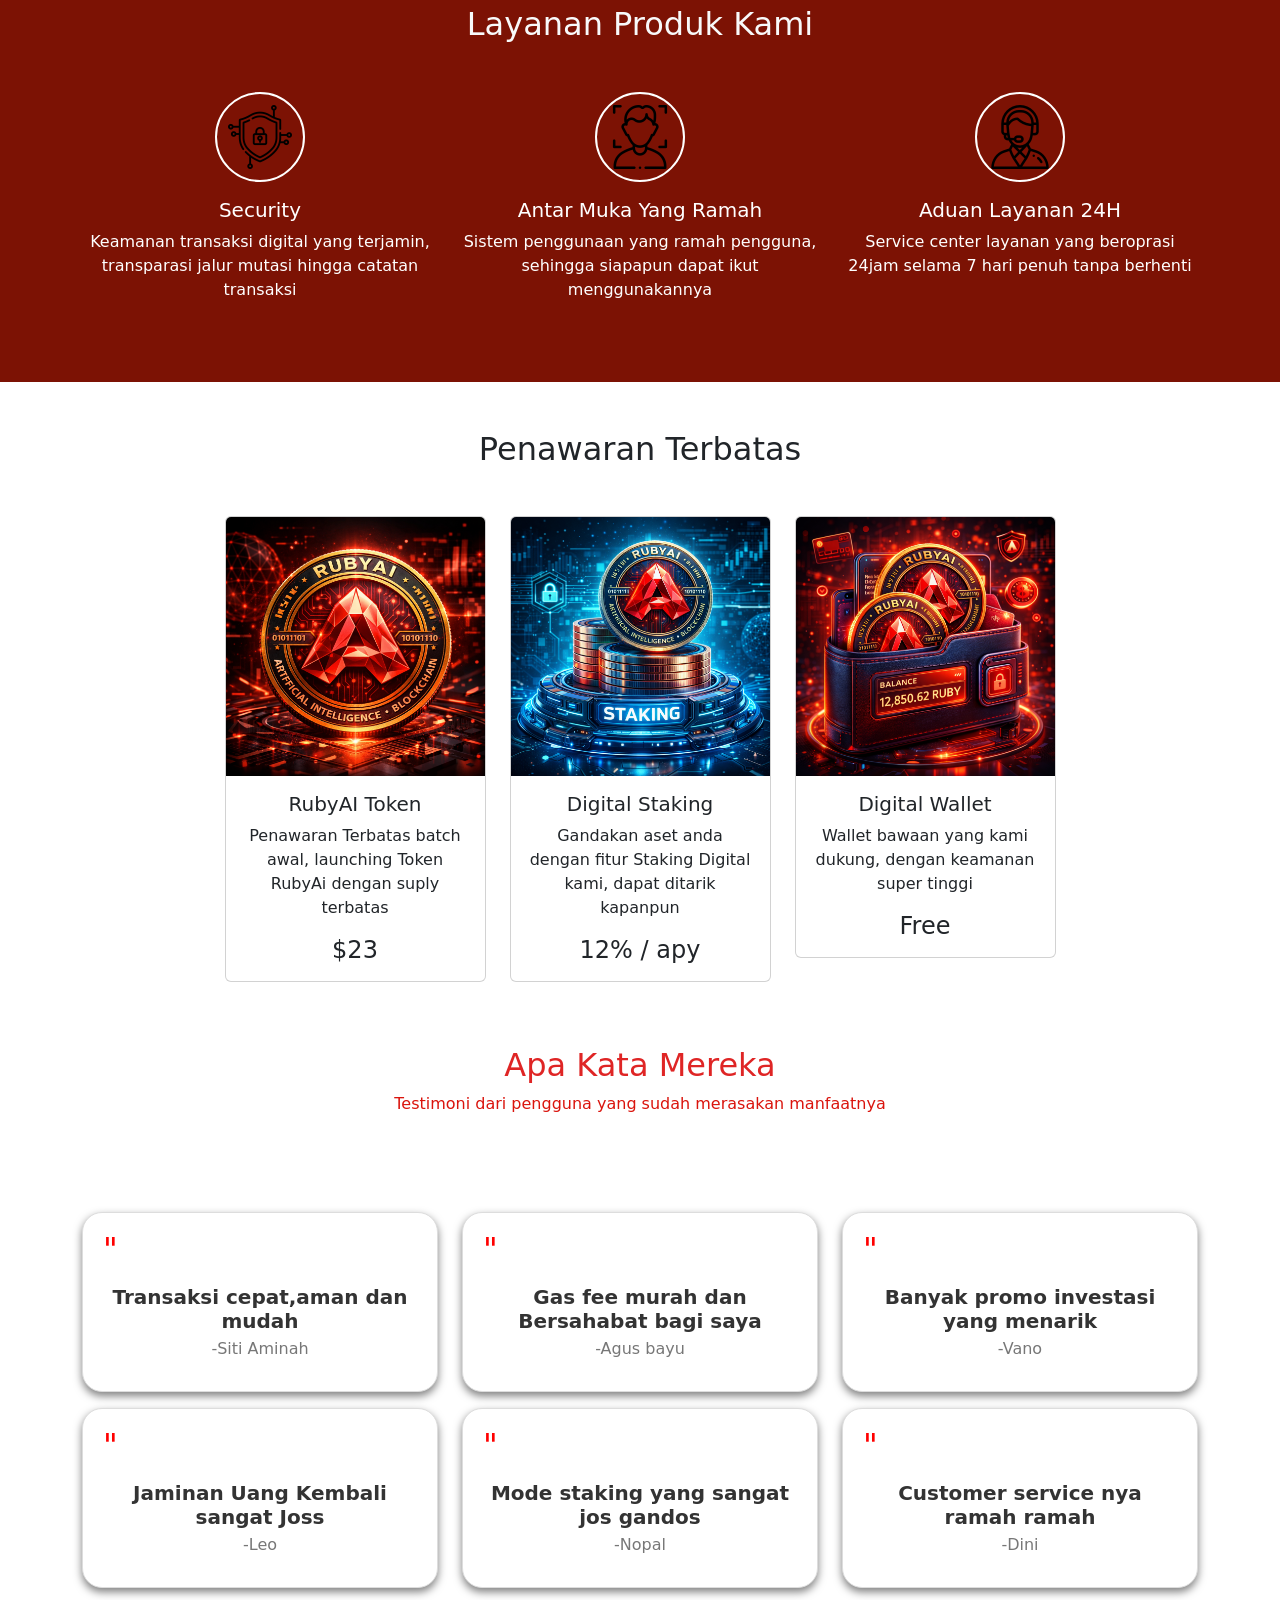
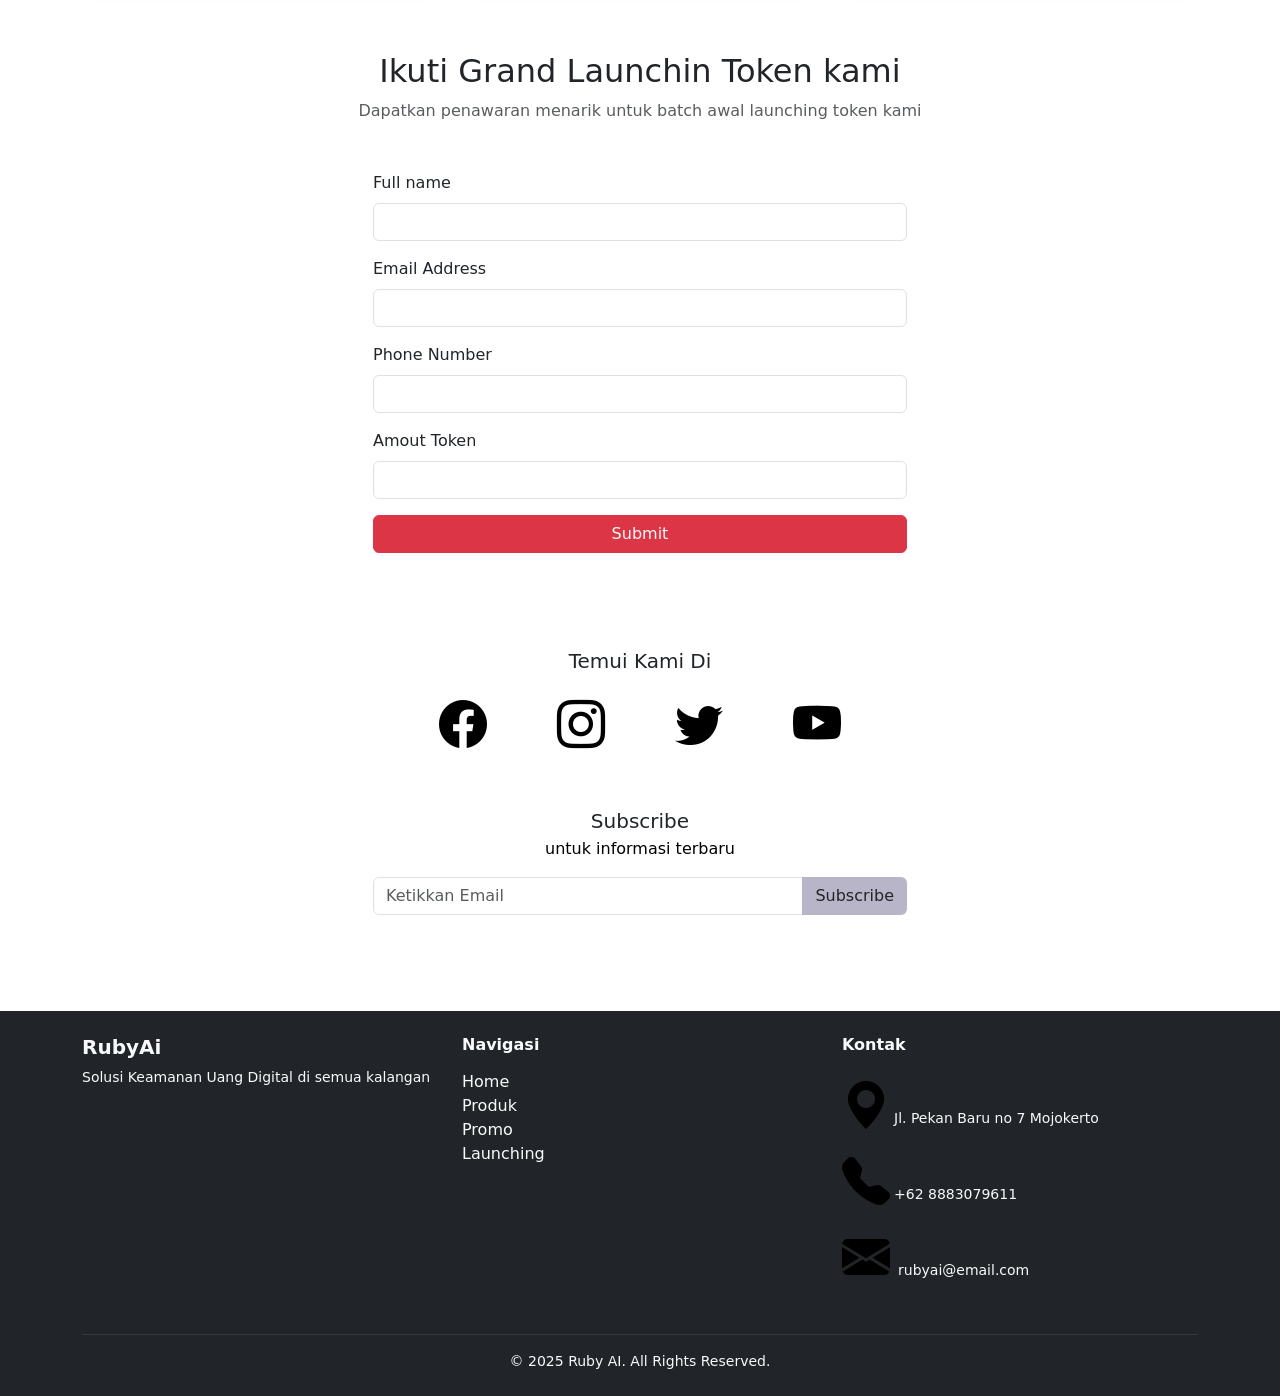
==== commit 124588c7: "Add files via upload" ====
--- a/index.html
+++ b/index.html
@@ -11,25 +11,26 @@
 </head>
 <body>
 
+    
     <nav class="navbar navbar-expand-lg" style="background-color: #C3110C; position:fixed; width:100vw; z-index:100;" data-bs-theme="dark">
       <div class="container-fluid">
-        <a class="navbar-brand" href="#">RubyAI</a>
-        <button class="navbar-toggler" type="button" data-bs-toggle="collapse" data-bs-target="#navbarSupportedContent" aria-controls="navbarSupportedContent" aria-expanded="false" aria-label="Toggle navigation">
+        <a class="navbar-brand text-light" style="font-weight:bold;" href="#">RubyAI</a>
+        <button class="navbar-toggler" type="button" data-bs-toggle="collapse" data-bs-target="#navbarNav" aria-controls="navbarNav" aria-expanded="false" aria-label="Toggle navigation">
           <span class="navbar-toggler-icon"></span>
         </button>
-        <div class="collapse navbar-collapse" id="navbarSupportedContent">
+        <div class="collapse navbar-collapse" id="navbarNav">
           <ul class="navbar-nav me-auto mb-2 mb-lg-0 ms-2 mx-2">
             <li class="nav-item">
-              <a class="nav-link active" aria-current="page" href="#">Home</a>
+              <a class="nav-link active" href="index.html">Home</a>
+            </li>
+             <li class="nav-item">
+              <a class="nav-link active" href="produk.html">Token Produk</a>
+            </li>
+            <li class="nav-item"> 
+              <a class="nav-link active" href="#">White paper</a>
             </li>
             <li class="nav-item">
-              <a class="nav-link active" aria-current="page" href="#">Token Produk</a>
-            </li>
-            <li class="nav-item">
-              <a class="nav-link" href="#">White paper</a>
-            </li>
-            <li class="nav-item">
-              <a class="nav-link" href="#">Information</a>
+              <a class="nav-link active" href="#">Information</a>
             </li>
           </ul>
           <form class="d-flex" role="search">
@@ -39,6 +40,8 @@
         </div>
       </div>
     </nav>
+
+    
 
     <!--banner buka-->
 
--- a/style.css
+++ b/style.css
@@ -5,11 +5,6 @@
     background-position: center;
 }
 
-.navbar-expand-lg .navbar-nav .nav-link {
-    color: white;
-    font-weight: bold;
-    margin-right: 20px;
-}
 
 .icon-service {
     width: 90px;
@@ -90,4 +85,18 @@
     font-weight: bold;
     border: 1px solid #000000;
     transition: background-color 0.3s ease-in-out;
+}
+
+.produk-banner {
+    height: 50vh;
+    background: linear-gradient(rgba(0, 0, 0, 0.5), rgba(0, 0, 0, 0.8)), url('bannerr.png');
+    background-size: cover;
+    background-position: center;
+}
+
+.produk-banner h1 {
+    font-size: 3rem;
+    font-weight: bold;
+    color: #fff;
+    font-family: poppins;
 }
